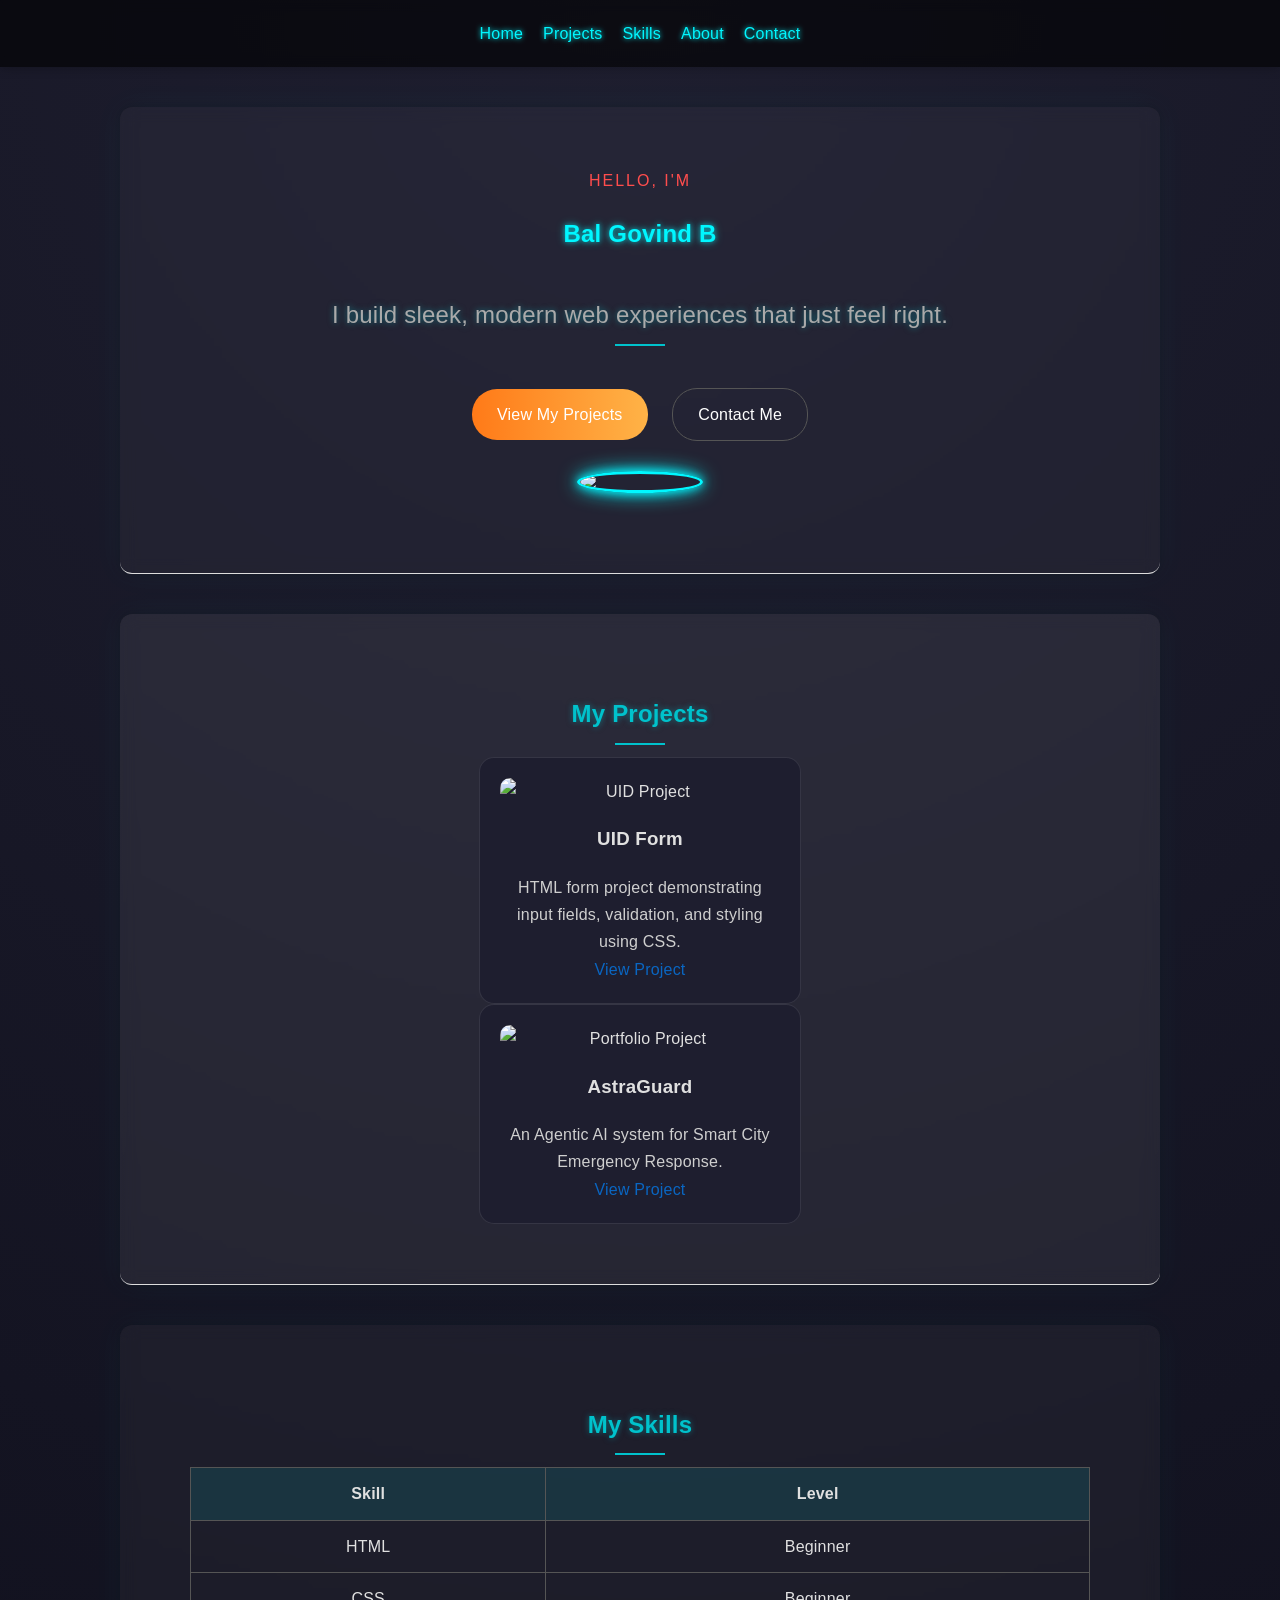
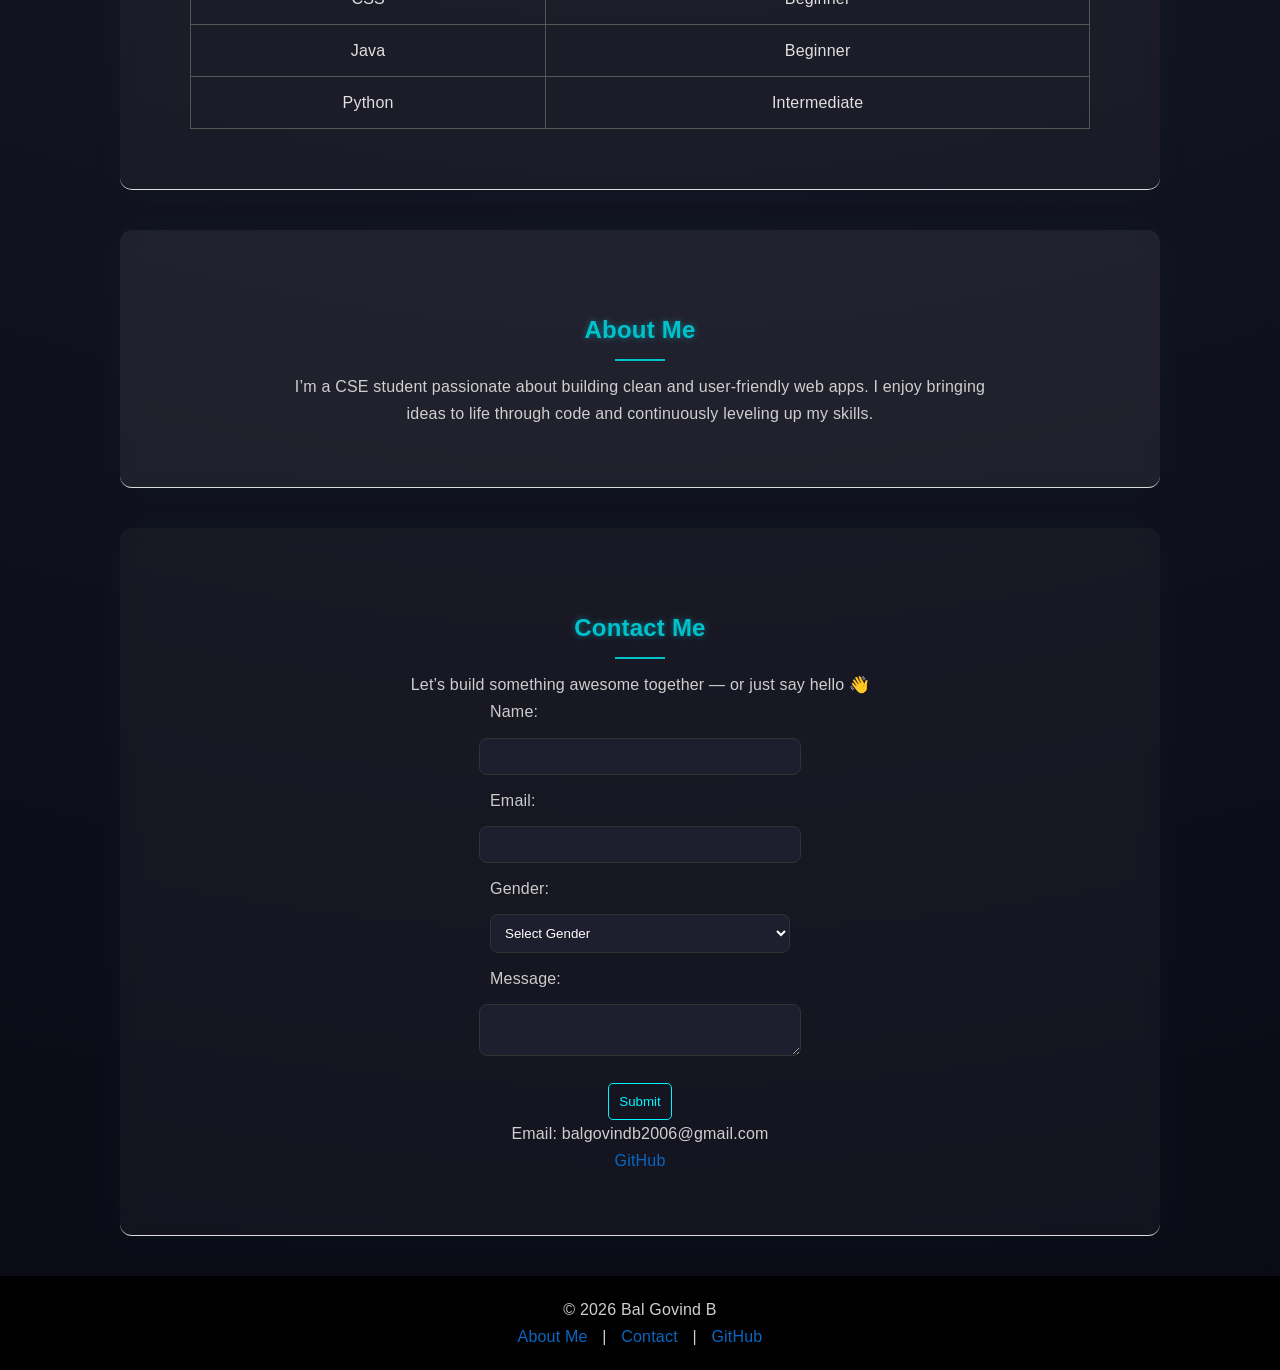
==== index.html @ 3902cf11 "Add files via upload" ====
<!DOCTYPE html>
<html lang="en">
<head>
  <title>Bal Govind Portfolio</title>

  <!-- Responsive -->
  <meta name="viewport" content="width=device-width, initial-scale=1.0">

  <!-- External CSS -->
  <link rel="stylesheet" href="style.css">
</head>

<body>

<!-- NAVBAR -->
<nav>
  <a href="#home">Home</a>
  <a href="#projects">Projects</a>
  <a href="#table">Skills</a>
  <a href="#about">About</a>
  <a href="#contact">Contact</a>
</nav>

<!-- HOME -->
<section id="home">
  <p class="intro">HELLO, I'M</p>
  <h1>Bal Govind B</h1>
  <h2 class="tagline">I build sleek, modern web experiences that just feel right.</h2>

  <div class="hero-buttons">
    <a href="#projects" class="btn primary">View My Projects</a>
    <a href="#contact" class="btn secondary">Contact Me</a>
  </div>

  <img src="Bal/DOCS/Bal-Blazer-Photo.jpg" class="profile">
</section>

<!-- PROJECTS -->
<section id="projects">
  <h2>My Projects</h2> 

  <div class="projects-container">
    <!-- cards here -->
  </div>

  <div class="card">
    <img src="download.jpg" alt="UID Project">
    <h3>UID Form</h3>
    <p>HTML form project demonstrating input fields, validation, and styling using CSS.</p>
    <a href="form.html" target="_blank">View Project</a>
  </div>

  <div class="card">
    <img src="S2/Skynet/triggered.jpeg" alt="Portfolio Project">
    <h3>AstraGuard</h3>
    <p>An Agentic AI system for Smart City Emergency Response.</p>
    <a href="https://github.com/BalGovindB/AstraGuard" target="_blank">View Project</a>
  </div>
</section>

<!-- SKILLS TABLE -->
<section id="table">
  <h2>My Skills</h2>

  <table>
    <thead>
      <tr>
        <th>Skill</th>
        <th>Level</th>
      </tr>
    </thead>

    <tbody>
      <tr>
        <td>HTML</td>
        <td>Beginner</td>
      </tr>
      <tr>
        <td>CSS</td>
        <td>Beginner</td>
      </tr>
      <tr>
        <td>Java</td>
        <td>Beginner</td>
      </tr>
      <tr>
        <td>Python</td>
        <td>Intermediate</td>
      </tr>
    </tbody>
  </table>
</section>

<!-- ABOUT -->
<section id="about">
  <h2>About Me</h2>
  <p>
    I’m a CSE student passionate about building clean and user-friendly web apps. 
    I enjoy bringing ideas to life through code and continuously leveling up my skills.
  </p>
</section>

<!-- CONTACT -->
<section id="contact">
  <h2>Contact Me</h2>
  <p>Let’s build something awesome together — or just say hello 👋</p>
  <form action="#">
    <label for="name">Name:</label>
    <input type="text" id="name" name="name" required>

    <label for="email">Email:</label>
    <input type="email" id="email" name="email" required>

    <label for="gender">Gender:</label>
    <select id="gender" name="gender" required>
      <option value="" disabled selected>Select Gender</option>
      <option value="male">Male</option>
      <option value="female">Female</option>
    </select>

    <label for="message">Message:</label>
    <textarea id="message" name="message"></textarea>

    <button type="submit">Submit</button>
  </form>

  <p>Email: balgovindb2006@gmail.com</p>
  <p>
    <a href="https://github.com/BalGovindB" target="_blank">
      GitHub
    </a>
  </p>
</section>

<!-- FOOTER -->
<footer>
  <p>© 2026 Bal Govind B</p>

  <p>
    <a href="#about">About Me</a> |
    <a href="#contact">Contact</a> |
    <a href="https://github.com/BalGovindB" target="_blank">GitHub</a>
  </p>
</footer>

</body>
</html>
---- style.css ----
html {
  scroll-behavior: smooth;
}
body {
  line-height: 1.7;
  letter-spacing: 0.2px;
  margin: 0;
  font-family: 'Segoe UI', sans-serif;
  background: radial-gradient(circle at top, #1e1e2f, #0a0a15);
  color: white;
}

a {
  transition: color 0.3s ease;
  color: #0a66c2;
  text-decoration: none;
  font-weight: 500;
}

a:hover {
  color: #00c2cc;
  text-decoration: none;
}

h1 {
  color: #00f7ff;
  text-shadow: 
    0 0 5px rgba(0, 247, 255, 0.6),
    0 0 10px rgba(0, 247, 255, 0.4);
}

h2 {
  color: #00c2cc;
  text-shadow: 0 0 6px rgba(0,194,204,0.5);
  margin-bottom: 12px;
  text-align: center;
  position: relative;
}

h2::before {
  content: none;
}

h2::after {
  content: "";
  width: 50px;
  height: 2px;
  background: #00c2cc;
  display: block;
  margin: 8px auto 0;
}

/* NAVBAR */
nav {
  position: sticky;
  top: 0;
  background: rgba(0,0,0,0.6);
  backdrop-filter: blur(6px);
  padding: 15px;
  text-align: center;
  box-shadow: 0 2px 10px rgba(0,0,0,0.2);
  display: flex;
  justify-content: center;
  flex-wrap: wrap;
  z-index: 1000;
}

nav a {
  position: relative;
  margin: 5px 10px;
  color: #00f7ff;
  text-shadow: 0 0 5px #00f7ff;
  text-decoration: none;
}

#projects {
  display: flex;
  justify-content: center;
  flex-direction: column;
  align-items: center;
  flex-wrap: wrap;
}

nav a::after {
  content: "";
  width: 0;
  height: 2px;
  background: #0a66c2;
  position: absolute;
  left: 0;
  bottom: -5px;
  transition: 0.3s;
}

nav a:hover::after {
  width: 100%;
}
/* SECTIONS */

section:nth-child(even) {
  background: rgba(255,255,255,0.04);
}

section:nth-child(odd) {
  background: rgba(255,255,255,0.07);
}

:root {
  --space-1: 8px;
  --space-2: 12px;
  --space-3: 16px;
  --space-4: 24px;
  --space-5: 40px;
}

section {
  padding: 60px 20px;
  text-align: center;
  max-width: 1000px;
  margin: 40px auto;
  margin-bottom: 40px;
  border-bottom: 1px solid #ddd;
  color: #e0e0e0;
  background: rgba(255, 255, 255, 0.05);
  border-radius: 12px;
  backdrop-filter: blur(8px);
  animation: fadeIn 1s ease;
  box-shadow: 
    0 0 10px rgba(0,0,0,0.2),
    0 0 30px rgba(0,247,255,0.05);
}
/* HOME */
#home {
  animation: fadeIn 1s ease-in;
  display: flex;
  flex-direction: column;
  align-items: center;
  text-align: center;
}

.profile {
  width: 120px;
  transition: 0.3s;
  border-radius: 50%;
  border: 3px solid #00f7ff;
  margin-top: 15px;
  box-shadow: 
    0 0 10px #00f7ff,
    0 0 20px #00f7ff;
  display: block;
  margin: 20px auto;
}

.profile:hover {
  transform: scale(1.05);
  transition: 0.3s;
}

/* PROJECT CARDS */
.card {
  background: #1e1e2f;
  border-radius: 15px;
  padding: 20px;
  width: 280px;
  transition: 0.3s;
  border: 1px solid rgba(255,255,255,0.1);
}

.card:hover {
  transform: translateY(-10px);
  box-shadow: 0 0 25px rgba(255, 120, 0, 0.4);
}

.card img {
  width: 100%;
  border-radius: 10px;
  margin-bottom: 10px;
}

/* TABLE */
table {
  margin: auto;
  border-collapse: collapse;
  width: 90%;
}

table, th, td {
  border: 1px solid #555;
  color: #e0e0e0;
}

th {
  background: rgba(0,247,255,0.1);
}

td, th {
  padding: 12px;
}

tr:hover {
  background: rgba(255,255,255,0.05);
}

/* FORM CONTAINER */
form {
  display: flex;
  flex-direction: column;
  align-items: center;
  gap: 12px;
}

/* LABELS */
label {
  width: 300px;
  text-align: left;
  color: #ccc;
}

/* INPUTS + TEXTAREA + SELECT */
form input,
form textarea,
form select {
  width: 300px;
  padding: 10px;

  background: #1e1e2f;
  color: white;

  border: 1px solid #333;
  border-radius: 8px;

  outline: none;
}



/* FOCUS GLOW */
form input:focus,
form textarea:focus,
form select:focus {
  border-color: #00f7ff;
  box-shadow: 0 0 8px #00f7ff;
}

button {
  background: transparent;
  color: #00f7ff;
  border-radius: 5px;
  padding: 10px;
  border: 1px solid #00f7ff;
  cursor: pointer;
  transition: all 0.3s ease;
  position: relative;
  overflow: hidden;
  margin-top: 15px;
}

button:active {
  transform: scale(0.95);
}

button:hover {
  background: #00f7ff;
  color: black;
  box-shadow: 
    0 0 10px #00f7ff,
    0 0 20px #00f7ff;
  transition: all 0.3s ease;
}

/* ANIMATION */
@keyframes fadeIn {
  from {opacity: 0; transform: translateY(20px);}
  to {opacity: 1; transform: translateY(0);}
}

/* RESPONSIVE */
@media (max-width: 600px) {

  /* Sections spacing */
  section {
    padding: 30px 10px;
  }
  
  p {
    font-size: 14px;
  }

  /* Headings smaller */
  h1 {
    font-size: 22px;
  }

  h2 {
    font-size: 20px;
  }

  /* Cards full width */
  .card {
    width: 90%;
    margin: 10px auto;
  }

  /* Form width */
  form {
    width: 90%;
  }

  /* Table width */
  table {
    width: 95%;
  }

  /* Profile image smaller */
  .profile {
    width: 100px;
  }

}

.typing {
  overflow: hidden;
  white-space: nowrap;
  border-right: 2px solid #0a66c2;
  width: 0;
  margin: auto;
  animation: typing 3s steps(30, end) forwards, blink 0.7s infinite;
}

@keyframes typing {
  to { width: 260px; }
}

@keyframes blink {
  50% { border-color: transparent; }
}

footer {
  background: black;
  color: white;
  text-align: center;
  padding: 20px;
}

footer a {
  color: #0a66c2;
  text-decoration: none;
  margin: 0 10px;
}

footer a:hover {
  text-decoration: underline;
}

img {
  max-width: 100%;
  display: block;
  max-width: 100%;
}

p {
  color: #cfcfcf;
  max-width: 700px;
  margin: auto;
}

.projects-container {
  display: flex;
  justify-content: center;
  flex-wrap: wrap;
  gap: 30px;
}

* {
  transition: all 0.2s ease-in-out;
}

.intro {
  color: #ff4d4d;
  letter-spacing: 2px;
}

.tagline {
  color: #aaa;
  font-weight: 400;
}

.hero-buttons {
  margin-top: 20px;
}

.btn {
  padding: 12px 25px;
  border-radius: 25px;
  text-decoration: none;
  margin: 10px;
  display: inline-block;
}

.primary {
  background: linear-gradient(90deg, #ff7a18, #ffb347);
  color: white;
}

.secondary {
  border: 1px solid #555;
  color: white;
}

#stats {
  display: flex;
  justify-content: center;
  gap: 40px;
  margin-top: 40px;
}

.stat {
  font-size: 28px;
  color: #ffb347;
}

.stat span {
  display: block;
  font-size: 14px;
  color: #aaa;
}

select {
  width: 100%;
  padding: 10px;
  background: #1e1e2f;
  color: white;
  border: 1px solid #333;
  border-radius: 8px;
}
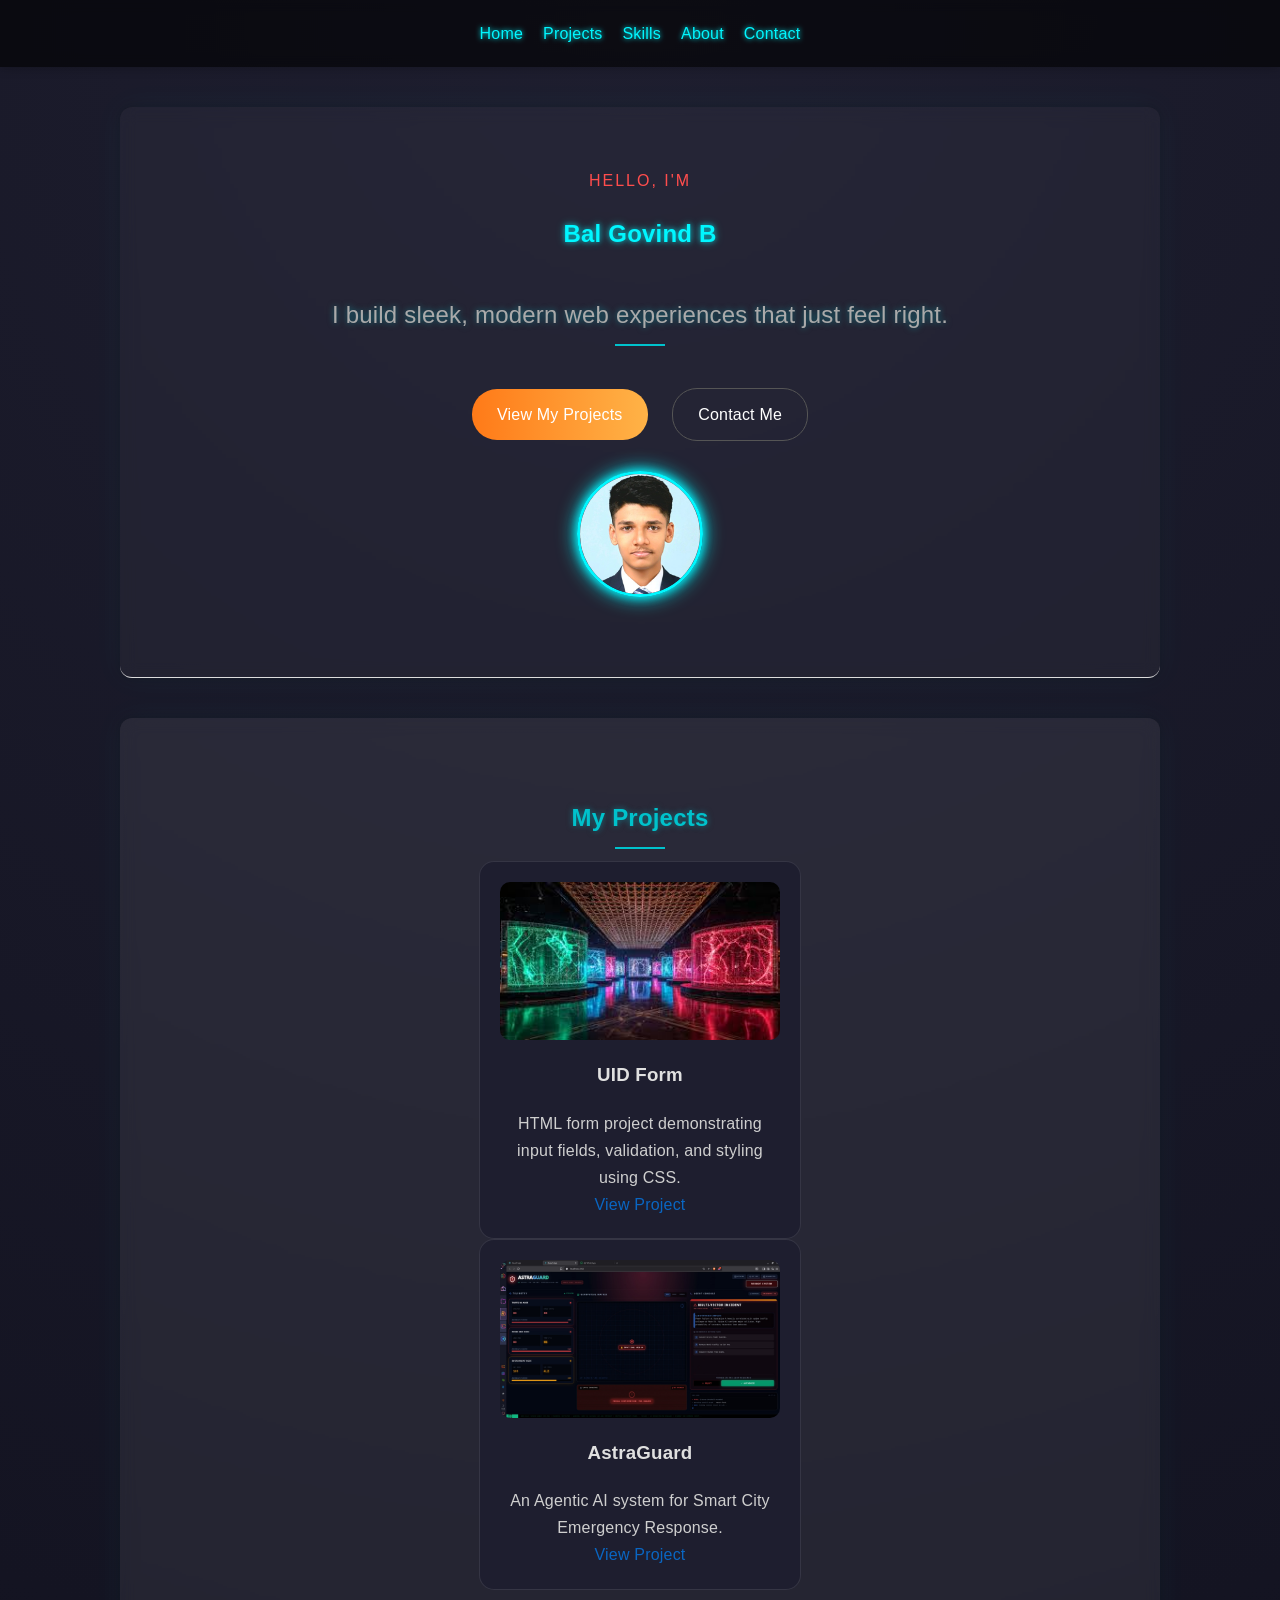
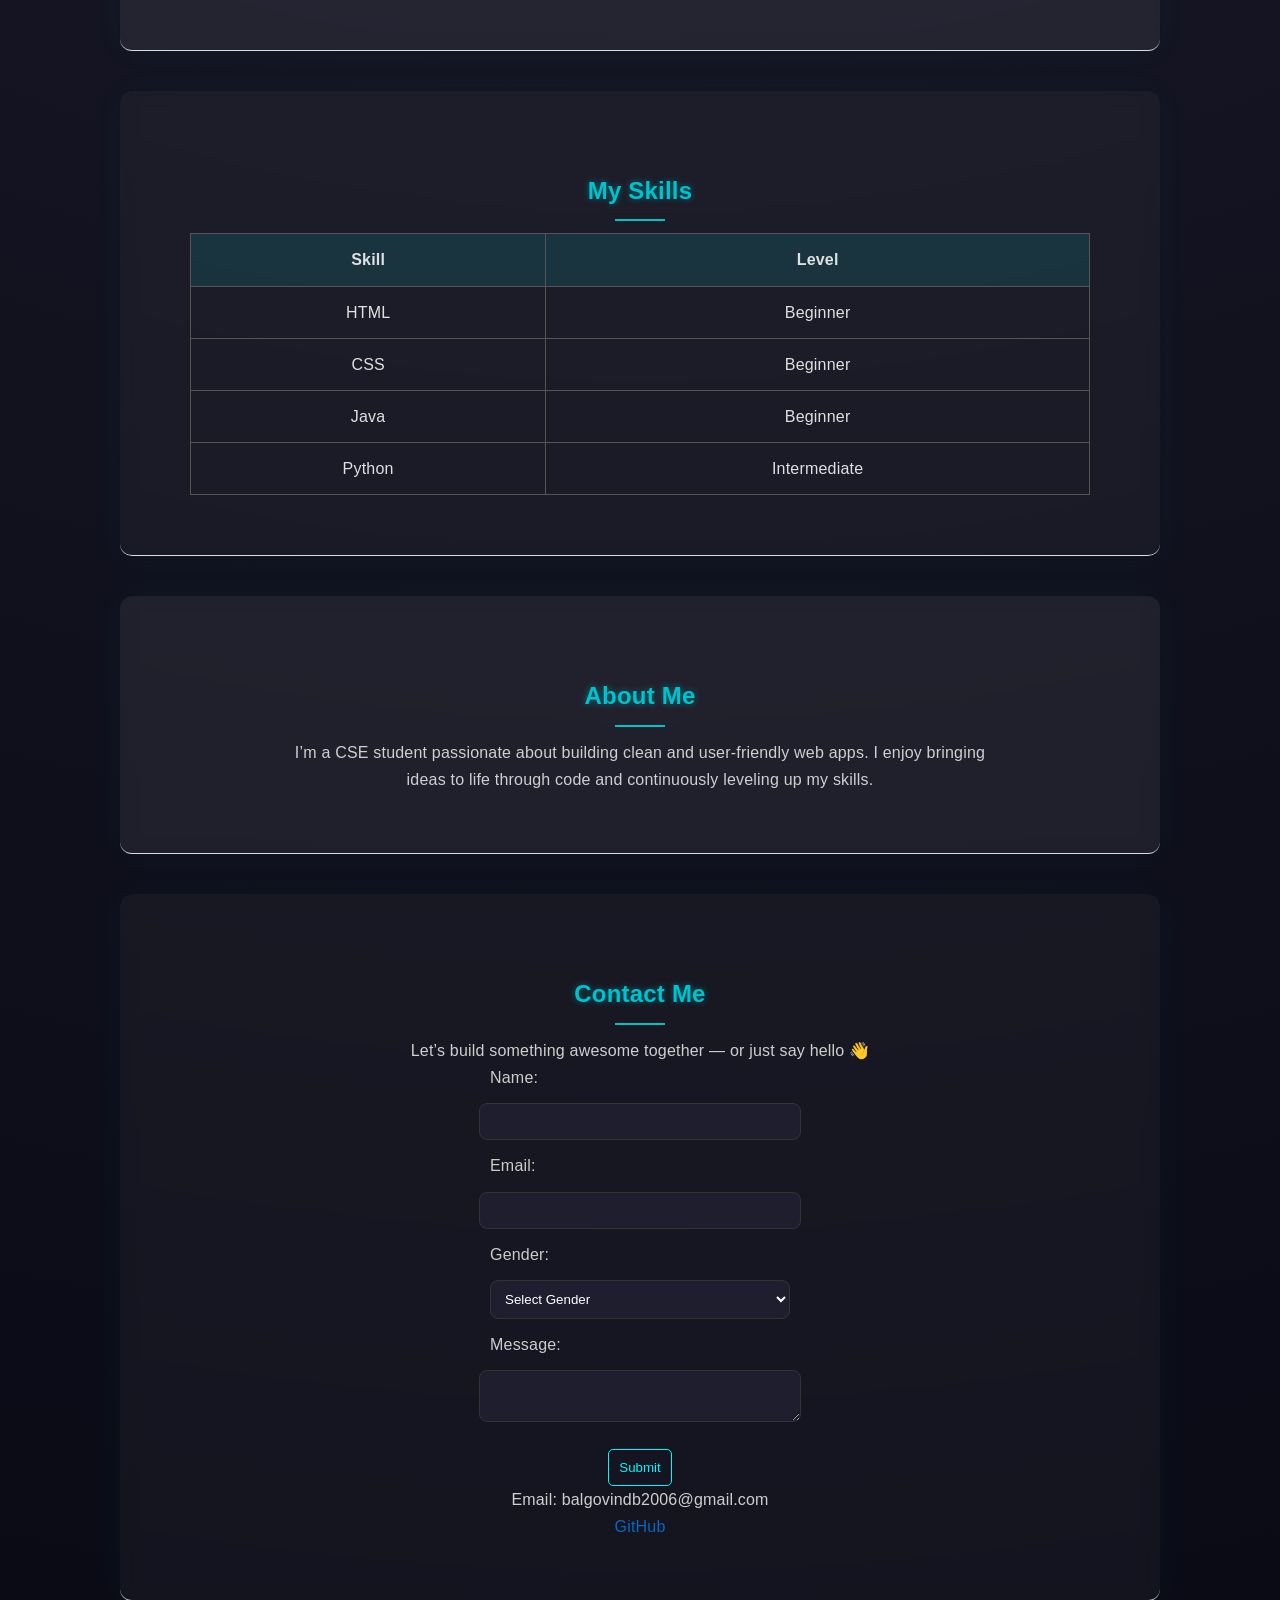
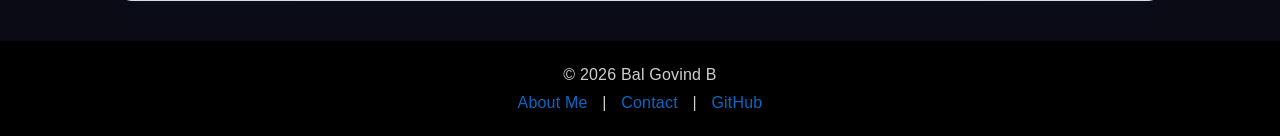
==== commit 210566a2: "Update index.html" ====
--- a/index.html
+++ b/index.html
@@ -32,7 +32,7 @@
     <a href="#contact" class="btn secondary">Contact Me</a>
   </div>
 
-  <img src="Bal/DOCS/Bal-Blazer-Photo.jpg" class="profile">
+  <img src="images/Bal-Blazer-Photo.jpg"" class="profile">
 </section>
 
 <!-- PROJECTS -->
@@ -44,14 +44,14 @@
   </div>
 
   <div class="card">
-    <img src="download.jpg" alt="UID Project">
+    <img src="images/Matrix.jpg" alt="UID Project">
     <h3>UID Form</h3>
     <p>HTML form project demonstrating input fields, validation, and styling using CSS.</p>
     <a href="form.html" target="_blank">View Project</a>
   </div>
 
   <div class="card">
-    <img src="S2/Skynet/triggered.jpeg" alt="Portfolio Project">
+    <img src="images/Triggered.jpeg" alt="Portfolio Project">
     <h3>AstraGuard</h3>
     <p>An Agentic AI system for Smart City Emergency Response.</p>
     <a href="https://github.com/BalGovindB/AstraGuard" target="_blank">View Project</a>
@@ -144,4 +144,4 @@
 </footer>
 
 </body>
-</html>+</html>
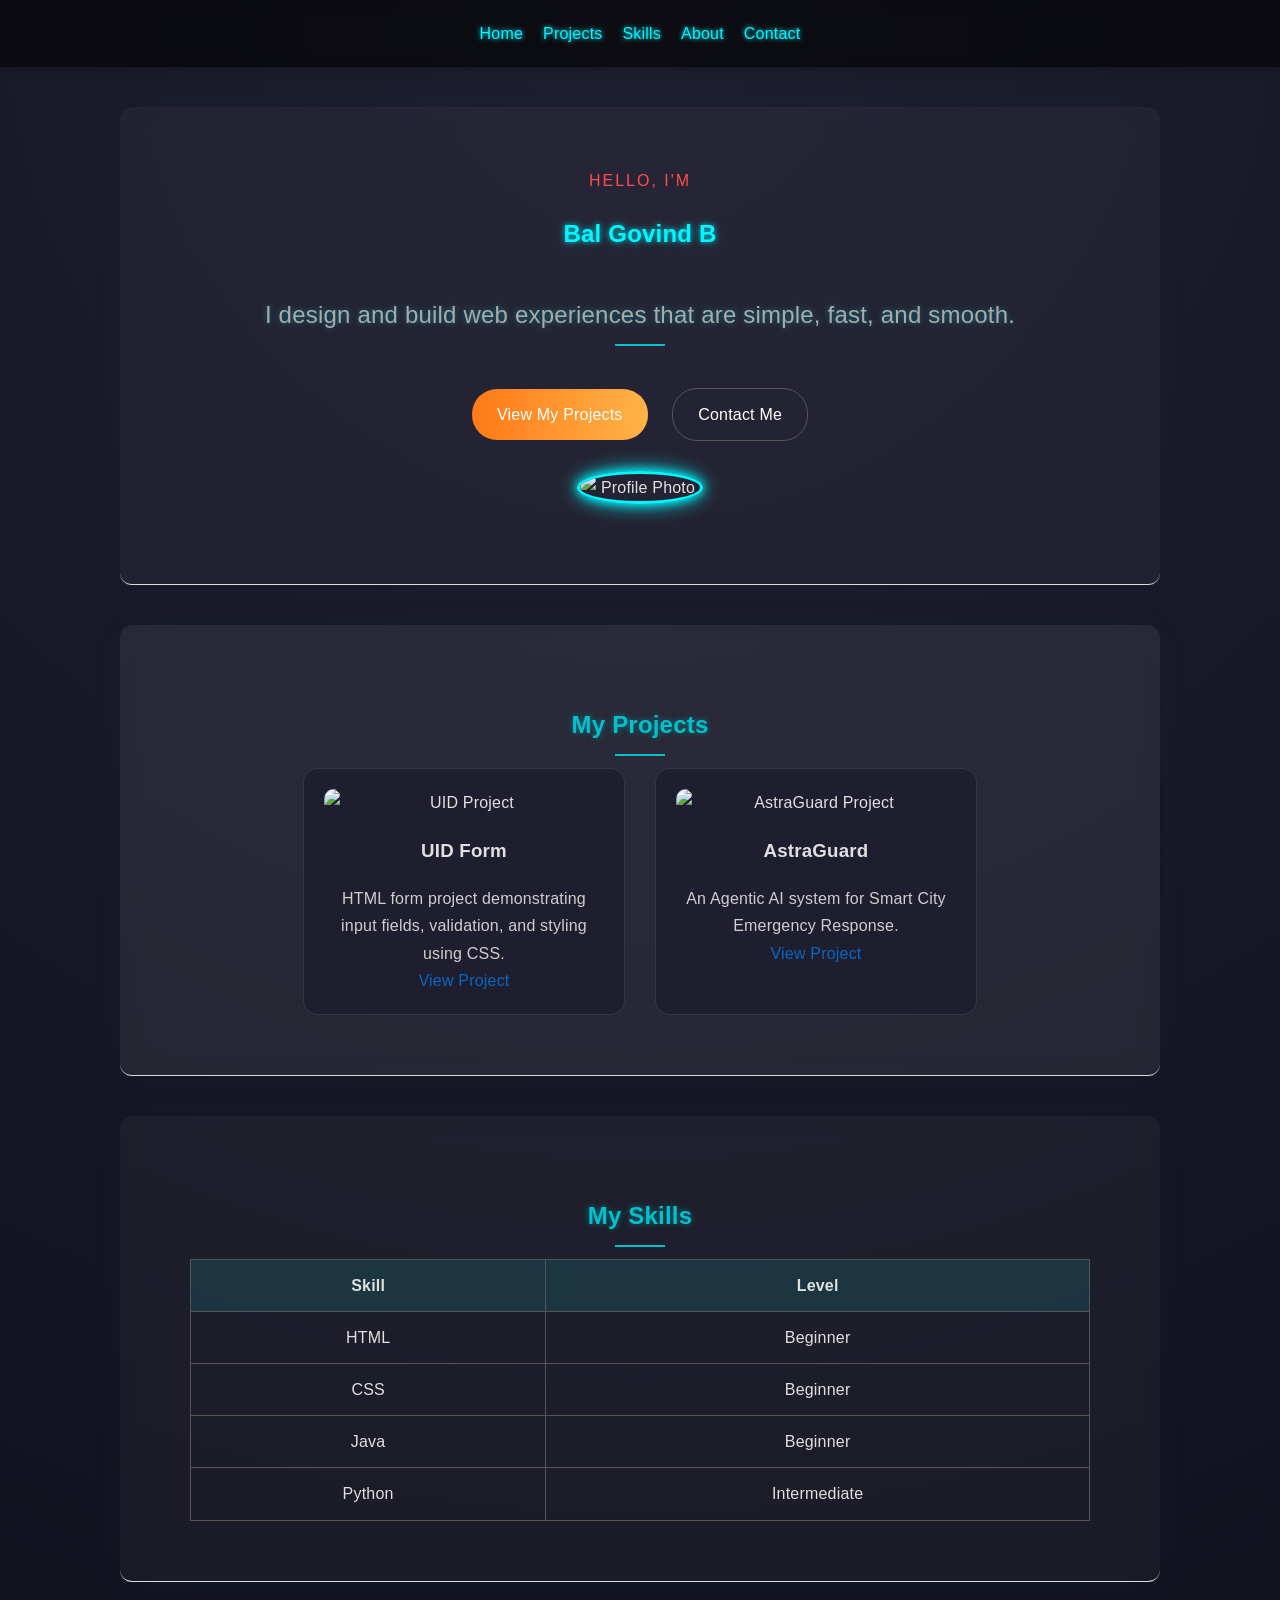
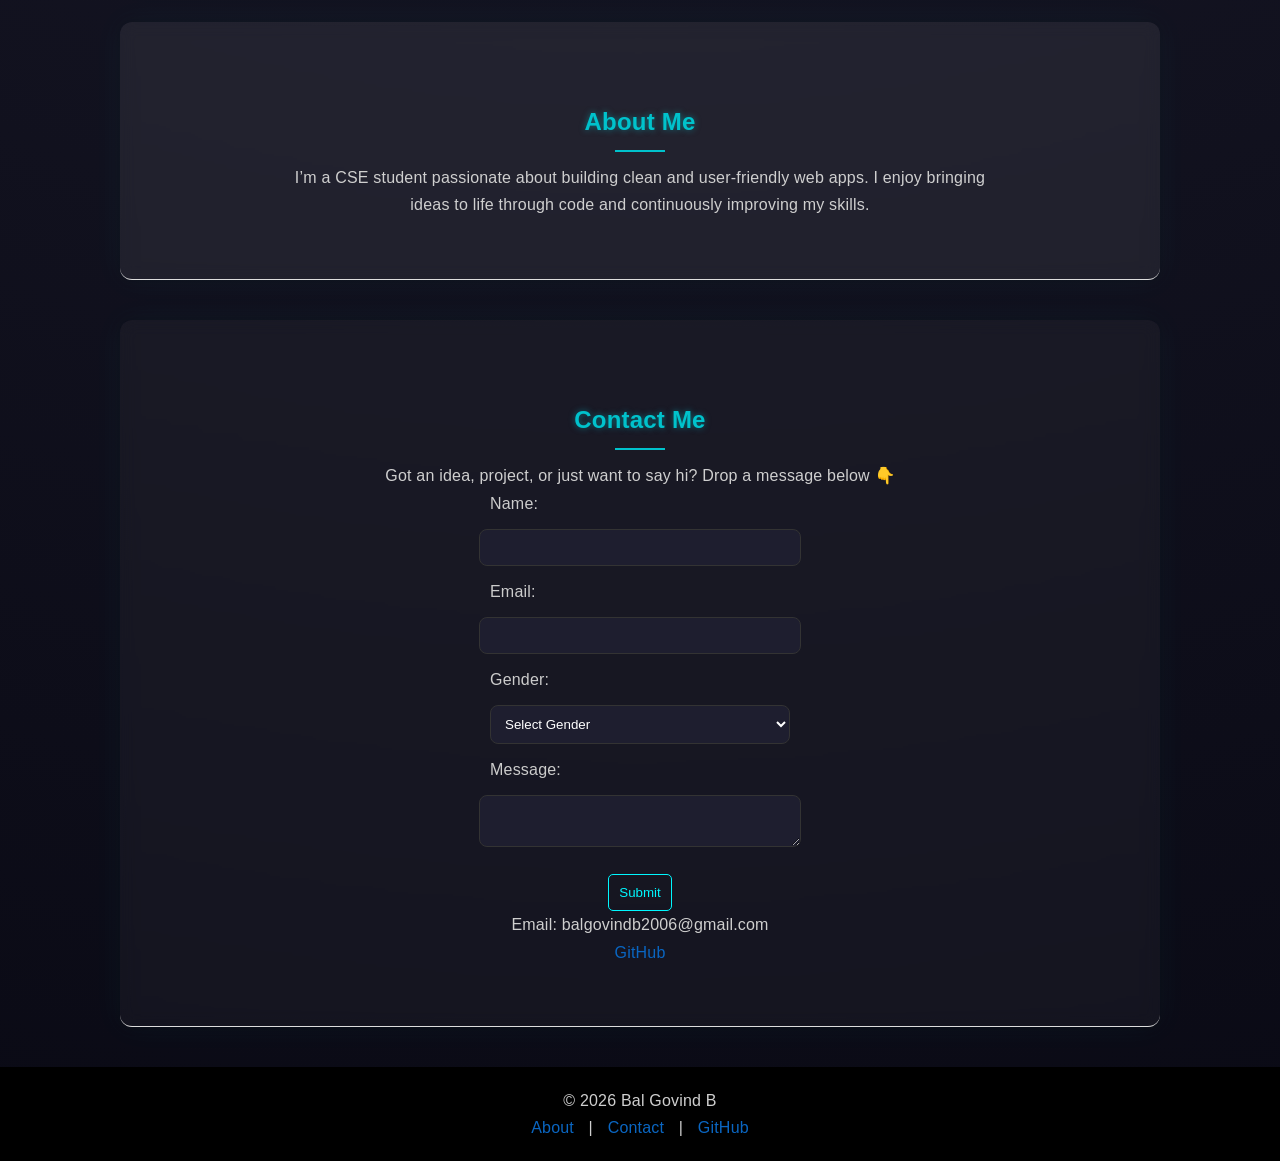
==== commit bca709ba: "Update index.html" ====
--- a/index.html
+++ b/index.html
@@ -1,6 +1,7 @@
 <!DOCTYPE html>
 <html lang="en">
 <head>
+  <meta charset="UTF-8">
   <title>Bal Govind Portfolio</title>
 
   <!-- Responsive -->
@@ -12,7 +13,7 @@
 
 <body>
 
-<!-- NAVBAR -->
+<!-- ================= NAVBAR ================= -->
 <nav>
   <a href="#home">Home</a>
   <a href="#projects">Projects</a>
@@ -21,44 +22,44 @@
   <a href="#contact">Contact</a>
 </nav>
 
-<!-- HOME -->
+<!-- ================= HOME ================= -->
 <section id="home">
   <p class="intro">HELLO, I'M</p>
   <h1>Bal Govind B</h1>
-  <h2 class="tagline">I build sleek, modern web experiences that just feel right.</h2>
+  <h2 class="tagline">I design and build web experiences that are simple, fast, and smooth.</h2>
 
   <div class="hero-buttons">
     <a href="#projects" class="btn primary">View My Projects</a>
     <a href="#contact" class="btn secondary">Contact Me</a>
   </div>
 
-  <img src="images/Bal-Blazer-Photo.jpg"" class="profile">
+  <img src="Bal/DOCS/Bal-Blazer-Photo.jpg" class="profile" alt="Profile Photo">
 </section>
 
-<!-- PROJECTS -->
+<!-- ================= PROJECTS ================= -->
 <section id="projects">
-  <h2>My Projects</h2> 
+  <h2>My Projects</h2>
 
   <div class="projects-container">
-    <!-- cards here -->
-  </div>
 
-  <div class="card">
-    <img src="images/Matrix.jpg" alt="UID Project">
-    <h3>UID Form</h3>
-    <p>HTML form project demonstrating input fields, validation, and styling using CSS.</p>
-    <a href="form.html" target="_blank">View Project</a>
-  </div>
+    <div class="card">
+      <img src="Matrix.jpg" alt="UID Project">
+      <h3>UID Form</h3>
+      <p>HTML form project demonstrating input fields, validation, and styling using CSS.</p>
+      <a href="form.html" target="_blank">View Project</a>
+    </div>
 
-  <div class="card">
-    <img src="images/Triggered.jpeg" alt="Portfolio Project">
-    <h3>AstraGuard</h3>
-    <p>An Agentic AI system for Smart City Emergency Response.</p>
-    <a href="https://github.com/BalGovindB/AstraGuard" target="_blank">View Project</a>
+    <div class="card">
+      <img src="S2/Skynet/Triggered.jpeg" alt="AstraGuard Project">
+      <h3>AstraGuard</h3>
+      <p>An Agentic AI system for Smart City Emergency Response.</p>
+      <a href="https://github.com/BalGovindB/AstraGuard" target="_blank">View Project</a>
+    </div>
+
   </div>
 </section>
 
-<!-- SKILLS TABLE -->
+<!-- ================= SKILLS ================= -->
 <section id="table">
   <h2>My Skills</h2>
 
@@ -69,75 +70,58 @@
         <th>Level</th>
       </tr>
     </thead>
-
     <tbody>
-      <tr>
-        <td>HTML</td>
-        <td>Beginner</td>
-      </tr>
-      <tr>
-        <td>CSS</td>
-        <td>Beginner</td>
-      </tr>
-      <tr>
-        <td>Java</td>
-        <td>Beginner</td>
-      </tr>
-      <tr>
-        <td>Python</td>
-        <td>Intermediate</td>
-      </tr>
+      <tr><td>HTML</td><td>Beginner</td></tr>
+      <tr><td>CSS</td><td>Beginner</td></tr>
+      <tr><td>Java</td><td>Beginner</td></tr>
+      <tr><td>Python</td><td>Intermediate</td></tr>
     </tbody>
   </table>
 </section>
 
-<!-- ABOUT -->
+<!-- ================= ABOUT ================= -->
 <section id="about">
   <h2>About Me</h2>
   <p>
     I’m a CSE student passionate about building clean and user-friendly web apps. 
-    I enjoy bringing ideas to life through code and continuously leveling up my skills.
+    I enjoy bringing ideas to life through code and continuously improving my skills.
   </p>
 </section>
 
-<!-- CONTACT -->
+<!-- ================= CONTACT ================= -->
 <section id="contact">
   <h2>Contact Me</h2>
-  <p>Let’s build something awesome together — or just say hello 👋</p>
-  <form action="#">
-    <label for="name">Name:</label>
-    <input type="text" id="name" name="name" required>
+  <p>Got an idea, project, or just want to say hi? Drop a message below 👇</p>
 
-    <label for="email">Email:</label>
-    <input type="email" id="email" name="email" required>
+  <form>
+    <label>Name:</label>
+    <input type="text" required>
 
-    <label for="gender">Gender:</label>
-    <select id="gender" name="gender" required>
+    <label>Email:</label>
+    <input type="email" required>
+
+    <label>Gender:</label>
+    <select required>
       <option value="" disabled selected>Select Gender</option>
-      <option value="male">Male</option>
-      <option value="female">Female</option>
+      <option>Male</option>
+      <option>Female</option>
     </select>
 
-    <label for="message">Message:</label>
-    <textarea id="message" name="message"></textarea>
+    <label>Message:</label>
+    <textarea></textarea>
 
     <button type="submit">Submit</button>
   </form>
 
   <p>Email: balgovindb2006@gmail.com</p>
-  <p>
-    <a href="https://github.com/BalGovindB" target="_blank">
-      GitHub
-    </a>
-  </p>
+  <a href="https://github.com/BalGovindB" target="_blank">GitHub</a>
 </section>
 
-<!-- FOOTER -->
+<!-- ================= FOOTER ================= -->
 <footer>
   <p>© 2026 Bal Govind B</p>
-
   <p>
-    <a href="#about">About Me</a> |
+    <a href="#about">About</a> |
     <a href="#contact">Contact</a> |
     <a href="https://github.com/BalGovindB" target="_blank">GitHub</a>
   </p>
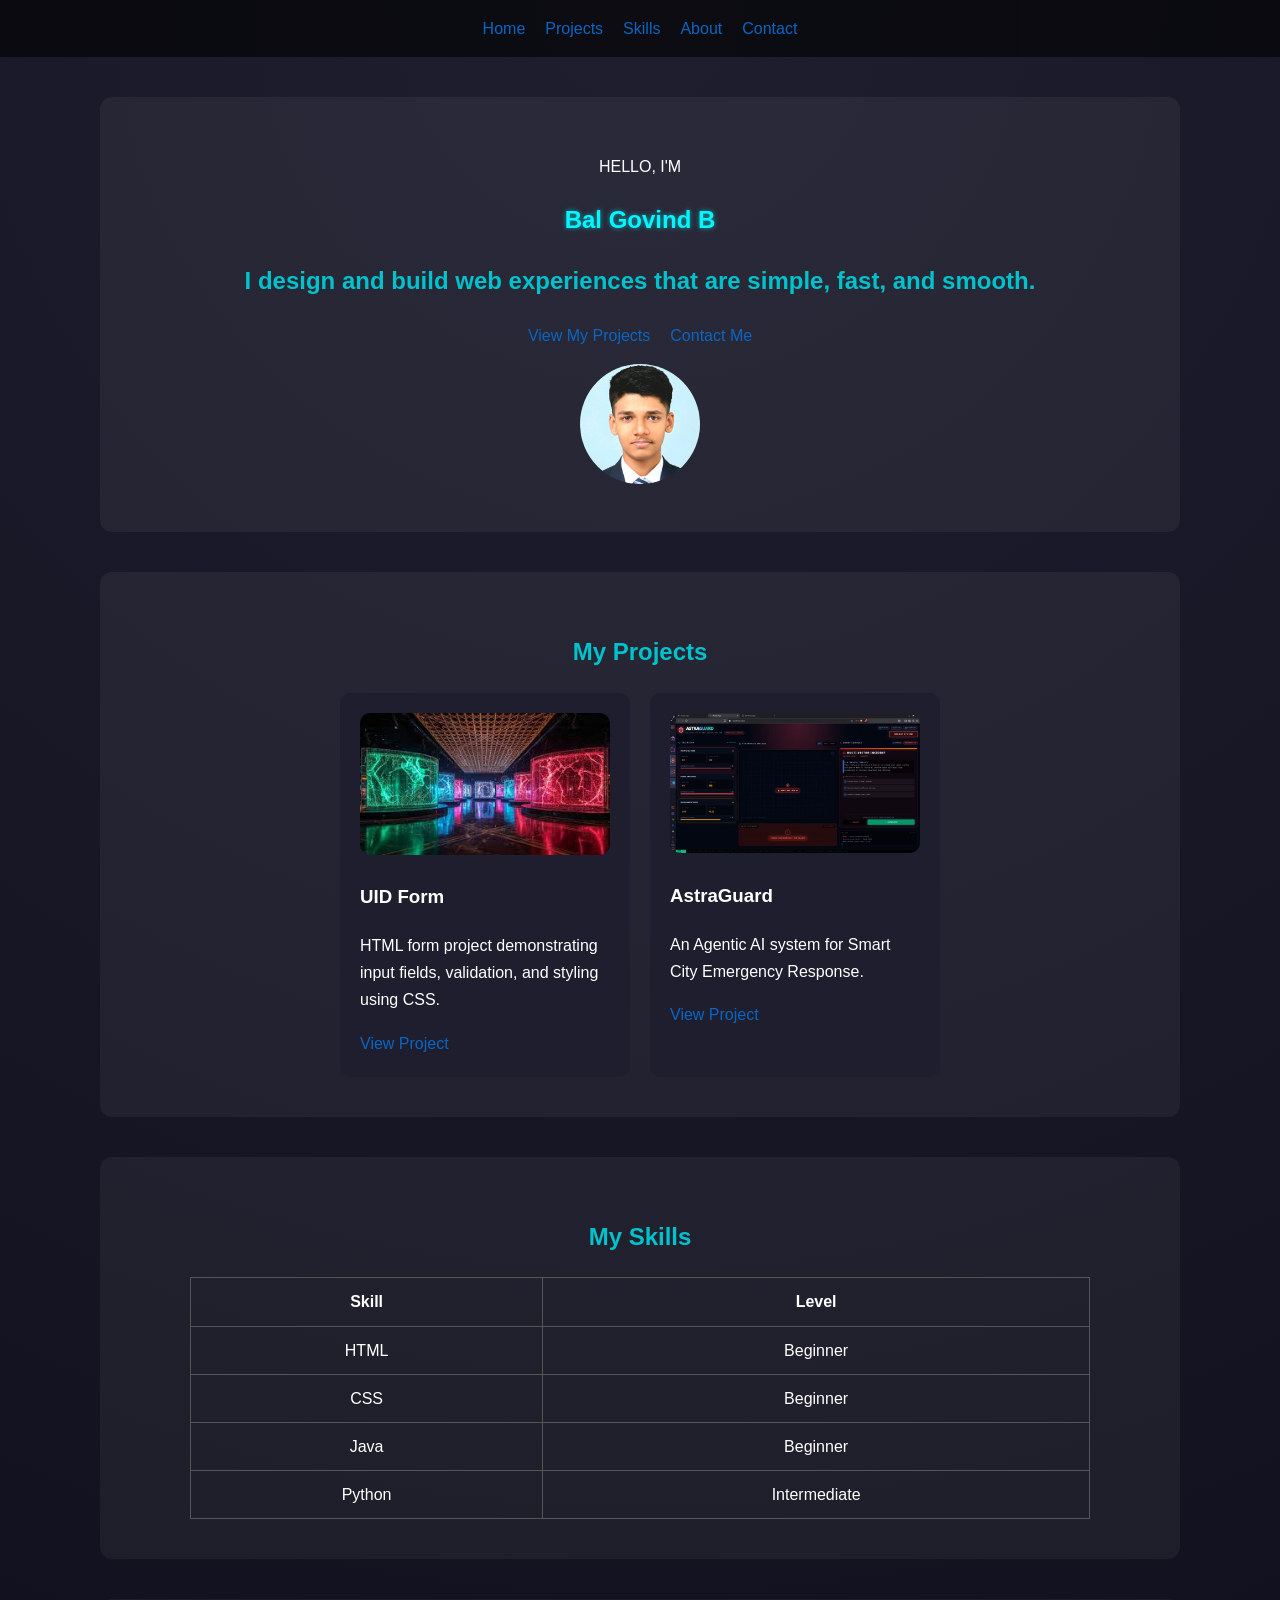
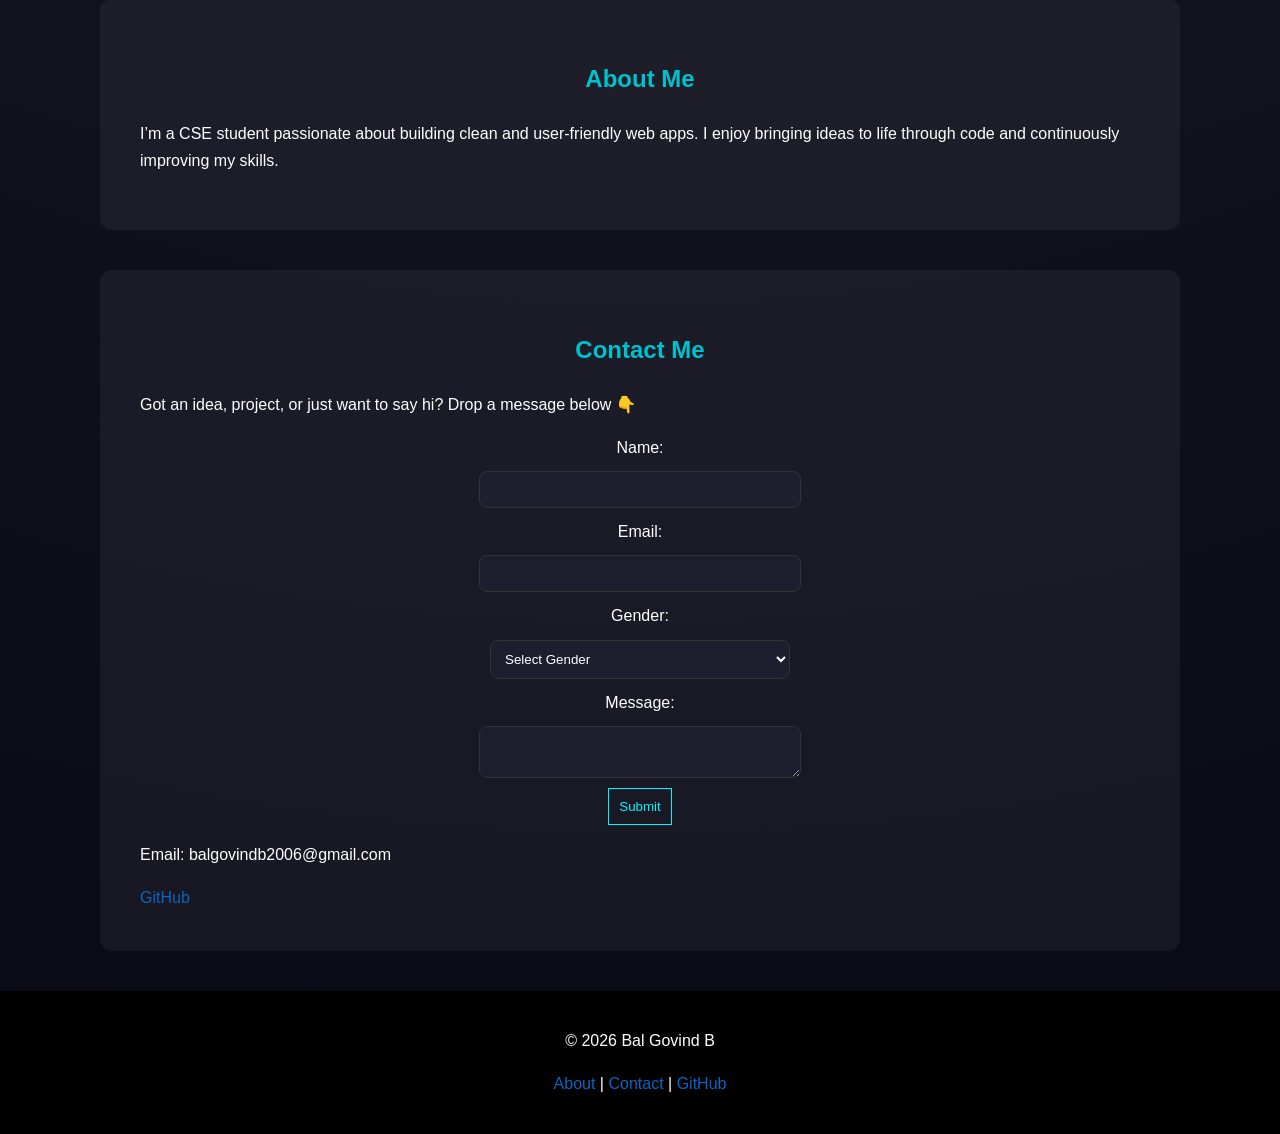
==== commit d2fa6d3e: "Update index.html" ====
--- a/index.html
+++ b/index.html
@@ -33,7 +33,7 @@
     <a href="#contact" class="btn secondary">Contact Me</a>
   </div>
 
-  <img src="Bal/DOCS/Bal-Blazer-Photo.jpg" class="profile" alt="Profile Photo">
+  <img src="images/Bal-Blazer-Photo.jpg" class="profile" alt="Profile Photo">
 </section>
 
 <!-- ================= PROJECTS ================= -->
@@ -43,14 +43,14 @@
   <div class="projects-container">
 
     <div class="card">
-      <img src="Matrix.jpg" alt="UID Project">
+      <img src="images/Matrix.jpg" alt="UID Project">
       <h3>UID Form</h3>
       <p>HTML form project demonstrating input fields, validation, and styling using CSS.</p>
       <a href="form.html" target="_blank">View Project</a>
     </div>
 
     <div class="card">
-      <img src="S2/Skynet/Triggered.jpeg" alt="AstraGuard Project">
+      <img src="images/Triggered.jpeg" alt="AstraGuard Project">
       <h3>AstraGuard</h3>
       <p>An Agentic AI system for Smart City Emergency Response.</p>
       <a href="https://github.com/BalGovindB/AstraGuard" target="_blank">View Project</a>
--- a/style.css
+++ b/style.css
@@ -1,435 +1,145 @@
-html {
-  scroll-behavior: smooth;
-}
+/* ===== BASE ===== */
+html { scroll-behavior: smooth; }
+
 body {
-  line-height: 1.7;
-  letter-spacing: 0.2px;
   margin: 0;
   font-family: 'Segoe UI', sans-serif;
   background: radial-gradient(circle at top, #1e1e2f, #0a0a15);
   color: white;
+  line-height: 1.7;
 }
 
 a {
-  transition: color 0.3s ease;
   color: #0a66c2;
-  text-decoration: none;
-  font-weight: 500;
-}
-
-a:hover {
-  color: #00c2cc;
   text-decoration: none;
 }
 
+a:hover { color: #00c2cc; }
+
+/* ===== HEADINGS ===== */
 h1 {
   color: #00f7ff;
-  text-shadow: 
-    0 0 5px rgba(0, 247, 255, 0.6),
-    0 0 10px rgba(0, 247, 255, 0.4);
+  text-shadow: 0 0 5px rgba(0,247,255,0.6);
 }
 
 h2 {
   color: #00c2cc;
-  text-shadow: 0 0 6px rgba(0,194,204,0.5);
-  margin-bottom: 12px;
   text-align: center;
-  position: relative;
 }
 
-h2::before {
-  content: none;
-}
-
-h2::after {
-  content: "";
-  width: 50px;
-  height: 2px;
-  background: #00c2cc;
-  display: block;
-  margin: 8px auto 0;
-}
-
-/* NAVBAR */
+/* ===== NAVBAR ===== */
 nav {
   position: sticky;
   top: 0;
   background: rgba(0,0,0,0.6);
-  backdrop-filter: blur(6px);
   padding: 15px;
-  text-align: center;
-  box-shadow: 0 2px 10px rgba(0,0,0,0.2);
   display: flex;
   justify-content: center;
-  flex-wrap: wrap;
-  z-index: 1000;
 }
 
-nav a {
-  position: relative;
-  margin: 5px 10px;
-  color: #00f7ff;
-  text-shadow: 0 0 5px #00f7ff;
-  text-decoration: none;
+nav a { margin: 0 10px; }
+
+/* ===== SECTIONS ===== */
+section {
+  max-width: 1000px;
+  margin: 40px auto;
+  padding: 40px;
+  background: rgba(255,255,255,0.05);
+  border-radius: 12px;
 }
 
-#projects {
-  display: flex;
-  justify-content: center;
-  flex-direction: column;
-  align-items: center;
-  flex-wrap: wrap;
-}
-
-nav a::after {
-  content: "";
-  width: 0;
-  height: 2px;
-  background: #0a66c2;
-  position: absolute;
-  left: 0;
-  bottom: -5px;
-  transition: 0.3s;
-}
-
-nav a:hover::after {
-  width: 100%;
-}
-/* SECTIONS */
-
-section:nth-child(even) {
-  background: rgba(255,255,255,0.04);
-}
-
-section:nth-child(odd) {
-  background: rgba(255,255,255,0.07);
-}
-
-:root {
-  --space-1: 8px;
-  --space-2: 12px;
-  --space-3: 16px;
-  --space-4: 24px;
-  --space-5: 40px;
-}
-
-section {
-  padding: 60px 20px;
-  text-align: center;
-  max-width: 1000px;
-  margin: 40px auto;
-  margin-bottom: 40px;
-  border-bottom: 1px solid #ddd;
-  color: #e0e0e0;
-  background: rgba(255, 255, 255, 0.05);
-  border-radius: 12px;
-  backdrop-filter: blur(8px);
-  animation: fadeIn 1s ease;
-  box-shadow: 
-    0 0 10px rgba(0,0,0,0.2),
-    0 0 30px rgba(0,247,255,0.05);
-}
-/* HOME */
+/* ===== HOME ===== */
 #home {
-  animation: fadeIn 1s ease-in;
-  display: flex;
-  flex-direction: column;
-  align-items: center;
   text-align: center;
 }
 
 .profile {
   width: 120px;
-  transition: 0.3s;
   border-radius: 50%;
-  border: 3px solid #00f7ff;
   margin-top: 15px;
-  box-shadow: 
-    0 0 10px #00f7ff,
-    0 0 20px #00f7ff;
-  display: block;
-  margin: 20px auto;
 }
 
-.profile:hover {
-  transform: scale(1.05);
+/* ===== PROJECTS ===== */
+.projects-container {
+  display: flex;
+  justify-content: center;
+  flex-wrap: wrap;
+  gap: 20px;
+}
+
+.card {
+  background: #1e1e2f;
+  padding: 20px;
+  width: 250px;
+  border-radius: 10px;
   transition: 0.3s;
 }
 
-/* PROJECT CARDS */
-.card {
-  background: #1e1e2f;
-  border-radius: 15px;
-  padding: 20px;
-  width: 280px;
-  transition: 0.3s;
-  border: 1px solid rgba(255,255,255,0.1);
-}
-
 .card:hover {
-  transform: translateY(-10px);
-  box-shadow: 0 0 25px rgba(255, 120, 0, 0.4);
+  transform: translateY(-8px);
 }
 
 .card img {
   width: 100%;
   border-radius: 10px;
-  margin-bottom: 10px;
 }
 
-/* TABLE */
+/* ===== TABLE ===== */
 table {
+  width: 90%;
   margin: auto;
   border-collapse: collapse;
-  width: 90%;
 }
 
-table, th, td {
+th, td {
   border: 1px solid #555;
-  color: #e0e0e0;
+  padding: 10px;
+  text-align: center;
+  vertical-align: middle;
 }
 
-th {
-  background: rgba(0,247,255,0.1);
-}
-
-td, th {
-  padding: 12px;
-}
-
-tr:hover {
-  background: rgba(255,255,255,0.05);
-}
-
-/* FORM CONTAINER */
+/* ===== FORM ===== */
 form {
   display: flex;
   flex-direction: column;
   align-items: center;
-  gap: 12px;
+  gap: 10px;
 }
 
-/* LABELS */
-label {
-  width: 300px;
-  text-align: left;
-  color: #ccc;
-}
-
-/* INPUTS + TEXTAREA + SELECT */
 form input,
 form textarea,
 form select {
   width: 300px;
   padding: 10px;
-
   background: #1e1e2f;
   color: white;
-
   border: 1px solid #333;
   border-radius: 8px;
-
-  outline: none;
-}
-
-
-
-/* FOCUS GLOW */
-form input:focus,
-form textarea:focus,
-form select:focus {
-  border-color: #00f7ff;
-  box-shadow: 0 0 8px #00f7ff;
 }
 
 button {
+  padding: 10px;
+  border: 1px solid #00f7ff;
   background: transparent;
   color: #00f7ff;
-  border-radius: 5px;
-  padding: 10px;
-  border: 1px solid #00f7ff;
   cursor: pointer;
-  transition: all 0.3s ease;
-  position: relative;
-  overflow: hidden;
-  margin-top: 15px;
-}
-
-button:active {
-  transform: scale(0.95);
 }
 
 button:hover {
   background: #00f7ff;
   color: black;
-  box-shadow: 
-    0 0 10px #00f7ff,
-    0 0 20px #00f7ff;
-  transition: all 0.3s ease;
 }
 
-/* ANIMATION */
-@keyframes fadeIn {
-  from {opacity: 0; transform: translateY(20px);}
-  to {opacity: 1; transform: translateY(0);}
-}
-
-/* RESPONSIVE */
-@media (max-width: 600px) {
-
-  /* Sections spacing */
-  section {
-    padding: 30px 10px;
-  }
-  
-  p {
-    font-size: 14px;
-  }
-
-  /* Headings smaller */
-  h1 {
-    font-size: 22px;
-  }
-
-  h2 {
-    font-size: 20px;
-  }
-
-  /* Cards full width */
-  .card {
-    width: 90%;
-    margin: 10px auto;
-  }
-
-  /* Form width */
-  form {
-    width: 90%;
-  }
-
-  /* Table width */
-  table {
-    width: 95%;
-  }
-
-  /* Profile image smaller */
-  .profile {
-    width: 100px;
-  }
-
-}
-
-.typing {
-  overflow: hidden;
-  white-space: nowrap;
-  border-right: 2px solid #0a66c2;
-  width: 0;
-  margin: auto;
-  animation: typing 3s steps(30, end) forwards, blink 0.7s infinite;
-}
-
-@keyframes typing {
-  to { width: 260px; }
-}
-
-@keyframes blink {
-  50% { border-color: transparent; }
-}
-
+/* ===== FOOTER ===== */
 footer {
   background: black;
-  color: white;
   text-align: center;
   padding: 20px;
 }
 
-footer a {
-  color: #0a66c2;
-  text-decoration: none;
-  margin: 0 10px;
-}
-
-footer a:hover {
-  text-decoration: underline;
-}
-
-img {
-  max-width: 100%;
-  display: block;
-  max-width: 100%;
-}
-
-p {
-  color: #cfcfcf;
-  max-width: 700px;
-  margin: auto;
-}
-
-.projects-container {
+.hero-buttons {
+  margin-top: 20px;
   display: flex;
   justify-content: center;
-  flex-wrap: wrap;
-  gap: 30px;
+  gap: 20px; /* 🔥 THIS adds spacing */
 }
-
-* {
-  transition: all 0.2s ease-in-out;
-}
-
-.intro {
-  color: #ff4d4d;
-  letter-spacing: 2px;
-}
-
-.tagline {
-  color: #aaa;
-  font-weight: 400;
-}
-
-.hero-buttons {
-  margin-top: 20px;
-}
-
-.btn {
-  padding: 12px 25px;
-  border-radius: 25px;
-  text-decoration: none;
-  margin: 10px;
-  display: inline-block;
-}
-
-.primary {
-  background: linear-gradient(90deg, #ff7a18, #ffb347);
-  color: white;
-}
-
-.secondary {
-  border: 1px solid #555;
-  color: white;
-}
-
-#stats {
-  display: flex;
-  justify-content: center;
-  gap: 40px;
-  margin-top: 40px;
-}
-
-.stat {
-  font-size: 28px;
-  color: #ffb347;
-}
-
-.stat span {
-  display: block;
-  font-size: 14px;
-  color: #aaa;
-}
-
-select {
-  width: 100%;
-  padding: 10px;
-  background: #1e1e2f;
-  color: white;
-  border: 1px solid #333;
-  border-radius: 8px;
-}
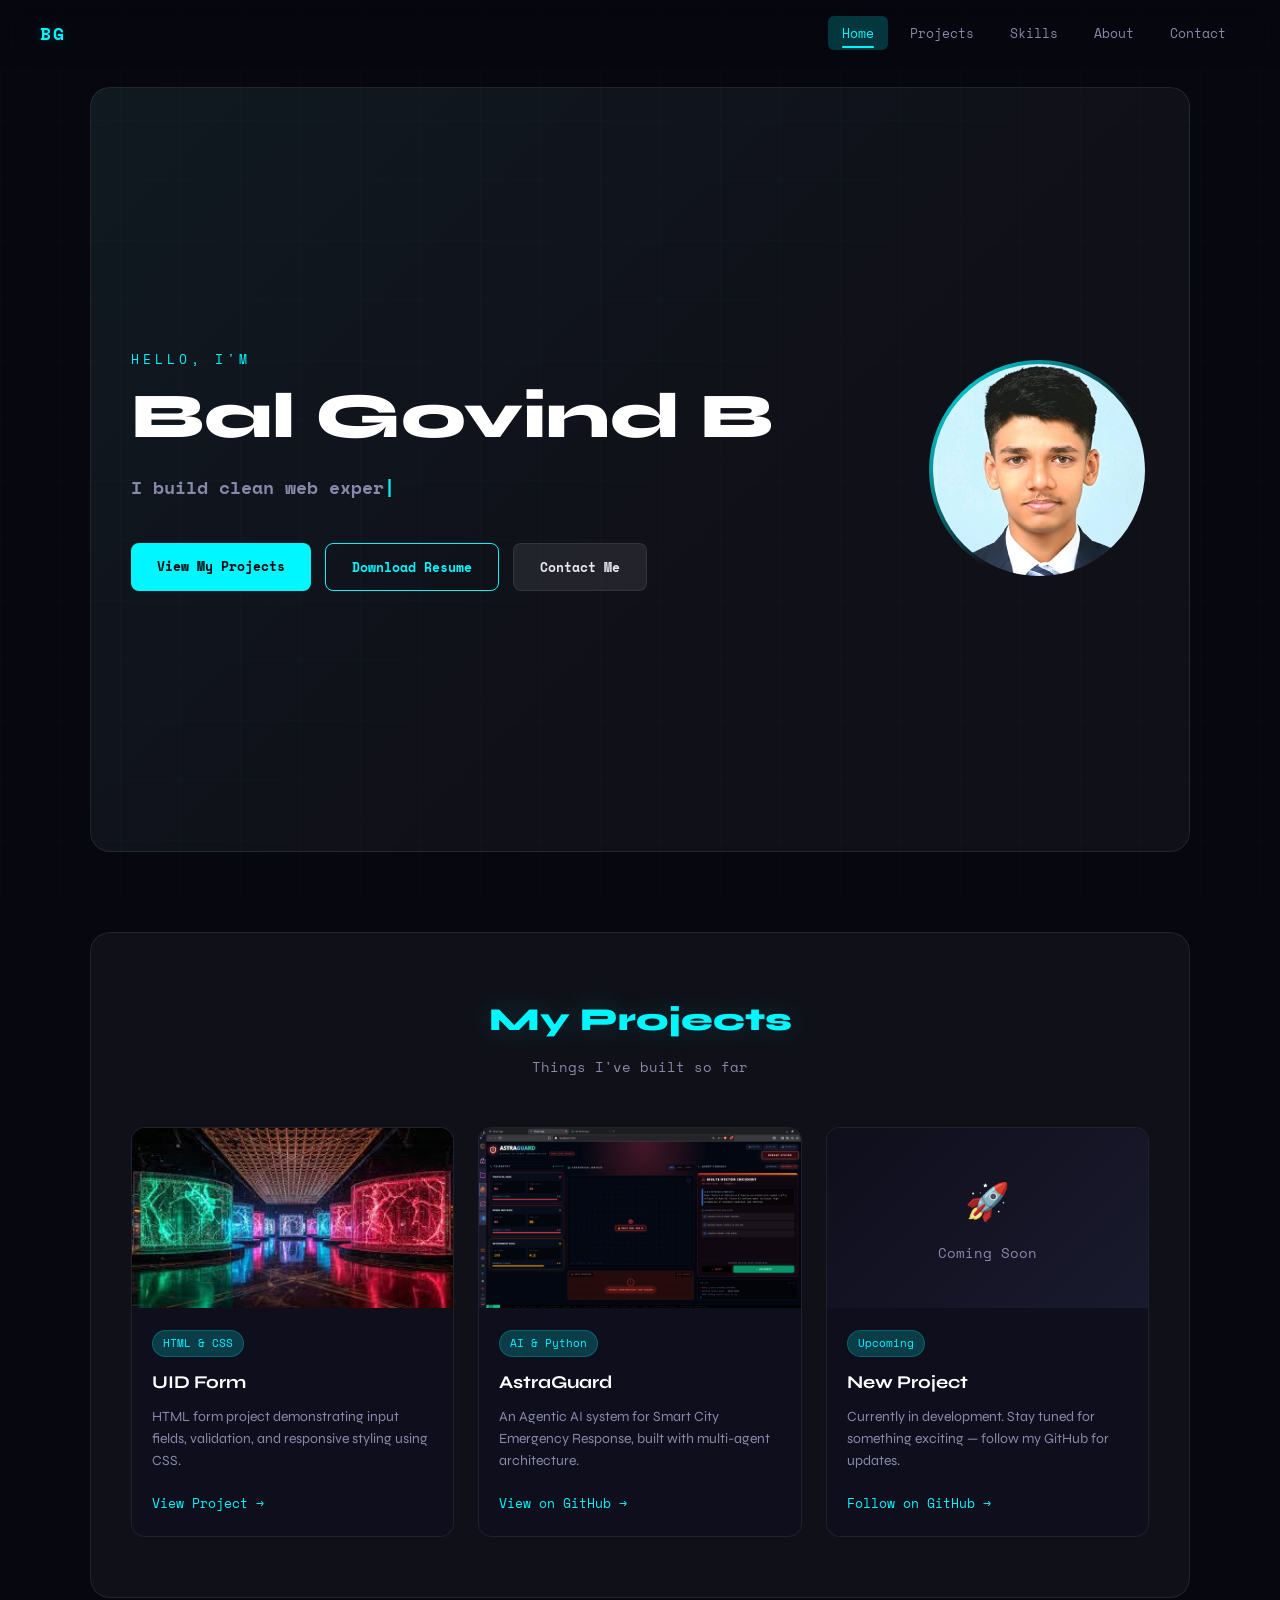
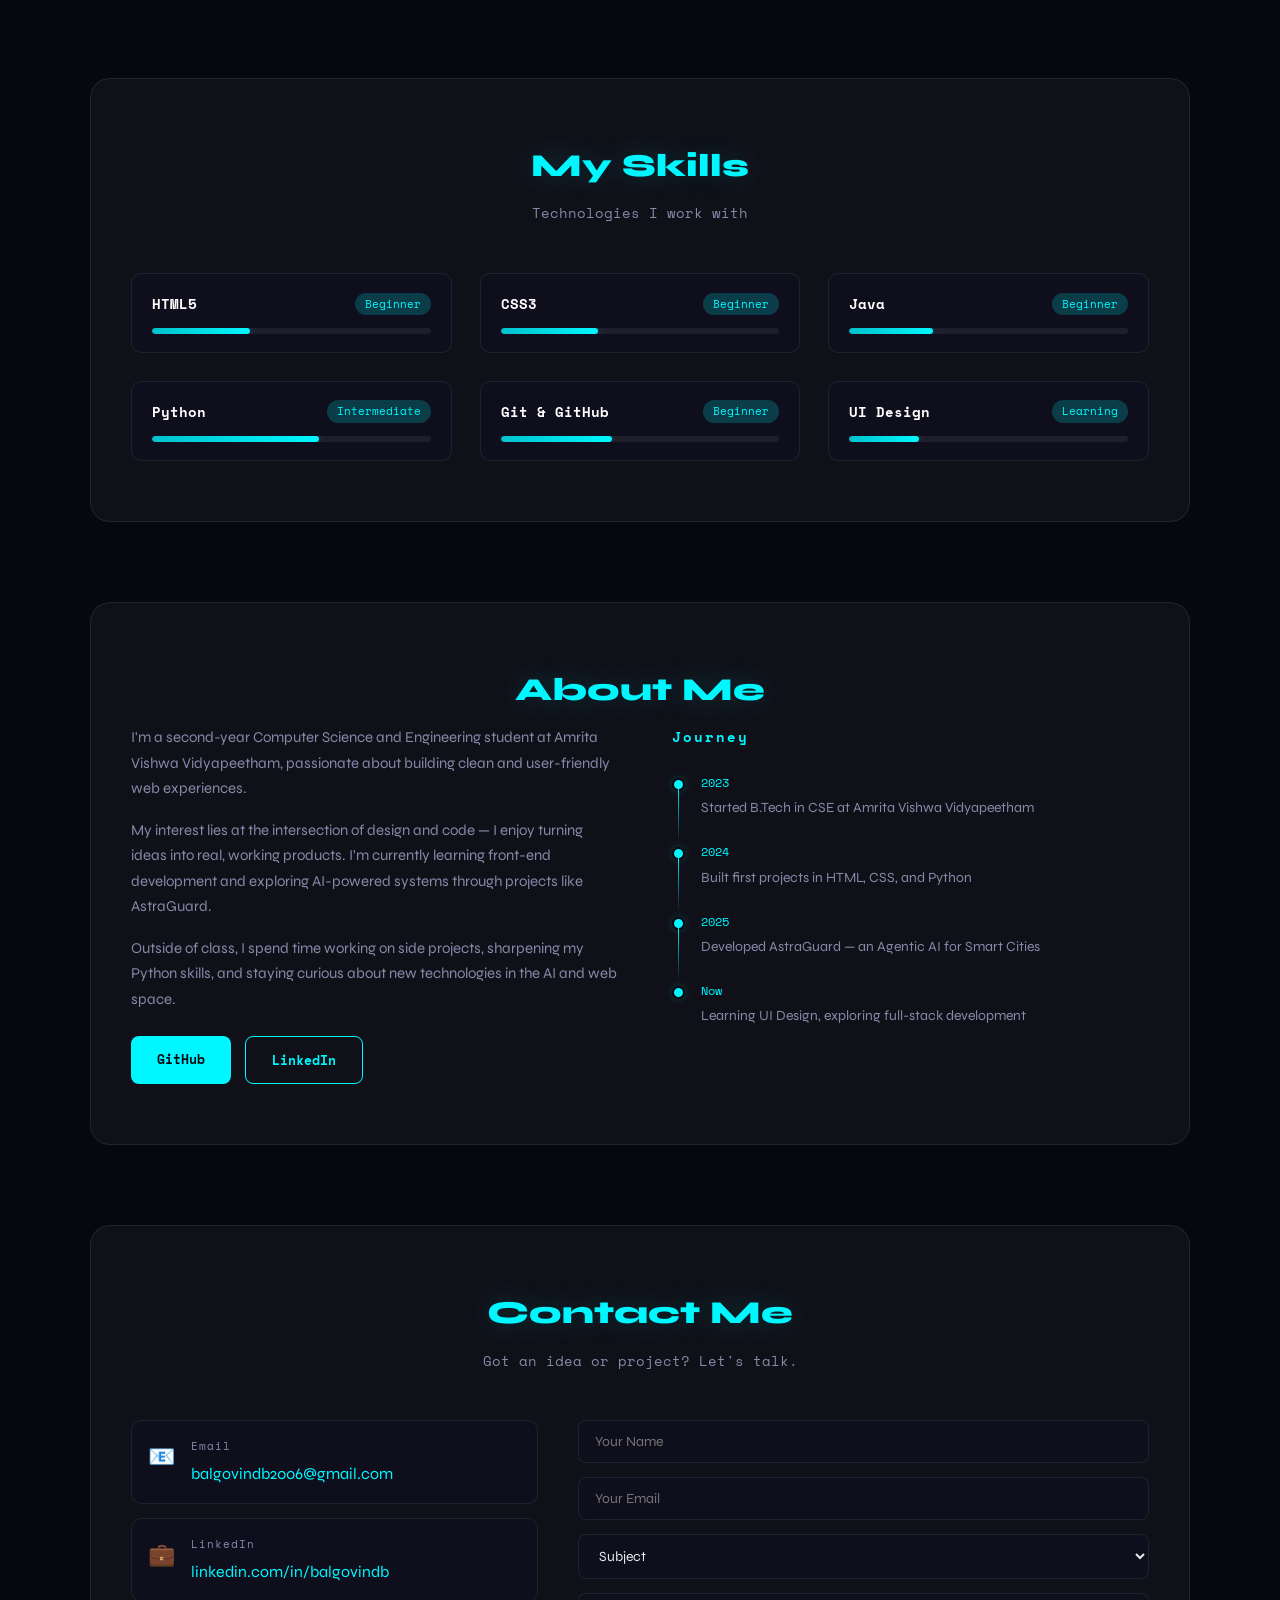
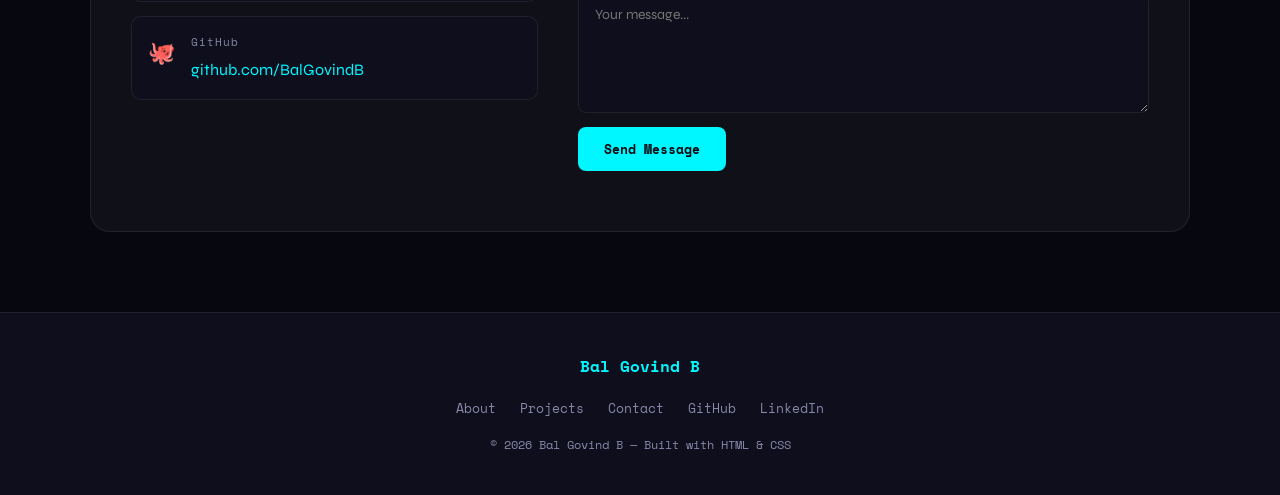
==== commit 001326d5: "Add files via upload" ====
--- a/index.html
+++ b/index.html
@@ -1,131 +1,356 @@
-<!DOCTYPE html>
-<html lang="en">
-<head>
-  <meta charset="UTF-8">
-  <title>Bal Govind Portfolio</title>
-
-  <!-- Responsive -->
-  <meta name="viewport" content="width=device-width, initial-scale=1.0">
-
-  <!-- External CSS -->
-  <link rel="stylesheet" href="style.css">
-</head>
-
-<body>
-
-<!-- ================= NAVBAR ================= -->
-<nav>
-  <a href="#home">Home</a>
-  <a href="#projects">Projects</a>
-  <a href="#table">Skills</a>
-  <a href="#about">About</a>
-  <a href="#contact">Contact</a>
-</nav>
-
-<!-- ================= HOME ================= -->
-<section id="home">
-  <p class="intro">HELLO, I'M</p>
-  <h1>Bal Govind B</h1>
-  <h2 class="tagline">I design and build web experiences that are simple, fast, and smooth.</h2>
-
-  <div class="hero-buttons">
-    <a href="#projects" class="btn primary">View My Projects</a>
-    <a href="#contact" class="btn secondary">Contact Me</a>
-  </div>
-
-  <img src="images/Bal-Blazer-Photo.jpg" class="profile" alt="Profile Photo">
-</section>
-
-<!-- ================= PROJECTS ================= -->
-<section id="projects">
-  <h2>My Projects</h2>
-
-  <div class="projects-container">
-
-    <div class="card">
-      <img src="images/Matrix.jpg" alt="UID Project">
-      <h3>UID Form</h3>
-      <p>HTML form project demonstrating input fields, validation, and styling using CSS.</p>
-      <a href="form.html" target="_blank">View Project</a>
-    </div>
-
-    <div class="card">
-      <img src="images/Triggered.jpeg" alt="AstraGuard Project">
-      <h3>AstraGuard</h3>
-      <p>An Agentic AI system for Smart City Emergency Response.</p>
-      <a href="https://github.com/BalGovindB/AstraGuard" target="_blank">View Project</a>
-    </div>
-
-  </div>
-</section>
-
-<!-- ================= SKILLS ================= -->
-<section id="table">
-  <h2>My Skills</h2>
-
-  <table>
-    <thead>
-      <tr>
-        <th>Skill</th>
-        <th>Level</th>
-      </tr>
-    </thead>
-    <tbody>
-      <tr><td>HTML</td><td>Beginner</td></tr>
-      <tr><td>CSS</td><td>Beginner</td></tr>
-      <tr><td>Java</td><td>Beginner</td></tr>
-      <tr><td>Python</td><td>Intermediate</td></tr>
-    </tbody>
-  </table>
-</section>
-
-<!-- ================= ABOUT ================= -->
-<section id="about">
-  <h2>About Me</h2>
-  <p>
-    I’m a CSE student passionate about building clean and user-friendly web apps. 
-    I enjoy bringing ideas to life through code and continuously improving my skills.
-  </p>
-</section>
-
-<!-- ================= CONTACT ================= -->
-<section id="contact">
-  <h2>Contact Me</h2>
-  <p>Got an idea, project, or just want to say hi? Drop a message below 👇</p>
-
-  <form>
-    <label>Name:</label>
-    <input type="text" required>
-
-    <label>Email:</label>
-    <input type="email" required>
-
-    <label>Gender:</label>
-    <select required>
-      <option value="" disabled selected>Select Gender</option>
-      <option>Male</option>
-      <option>Female</option>
-    </select>
-
-    <label>Message:</label>
-    <textarea></textarea>
-
-    <button type="submit">Submit</button>
-  </form>
-
-  <p>Email: balgovindb2006@gmail.com</p>
-  <a href="https://github.com/BalGovindB" target="_blank">GitHub</a>
-</section>
-
-<!-- ================= FOOTER ================= -->
-<footer>
-  <p>© 2026 Bal Govind B</p>
-  <p>
-    <a href="#about">About</a> |
-    <a href="#contact">Contact</a> |
-    <a href="https://github.com/BalGovindB" target="_blank">GitHub</a>
-  </p>
-</footer>
-
-</body>
-</html>
+<!DOCTYPE html>
+<html lang="en">
+<head>
+  <meta charset="UTF-8">
+  <title>Bal Govind B | Portfolio</title>
+  <meta name="viewport" content="width=device-width, initial-scale=1.0">
+  <link rel="stylesheet" href="style.css">
+  <link href="https://fonts.googleapis.com/css2?family=Space+Mono:wght@400;700&family=Syne:wght@400;600;800&display=swap" rel="stylesheet">
+</head>
+
+<body>
+
+<!-- ================= NAVBAR ================= -->
+<nav id="navbar">
+  <div class="nav-logo">BG</div>
+  <div class="nav-links">
+    <a href="#home" class="nav-link active">Home</a>
+    <a href="#projects" class="nav-link">Projects</a>
+    <a href="#skills" class="nav-link">Skills</a>
+    <a href="#about" class="nav-link">About</a>
+    <a href="#contact" class="nav-link">Contact</a>
+  </div>
+  <div class="hamburger" id="hamburger">
+    <span></span><span></span><span></span>
+  </div>
+</nav>
+
+<!-- ================= HOME ================= -->
+<section id="home">
+  <div class="hero-text">
+    <p class="intro fade-in-up" style="animation-delay:0.1s">HELLO, I'M</p>
+    <h1 class="fade-in-up" style="animation-delay:0.2s">Bal Govind B</h1>
+    <h2 class="tagline fade-in-up" style="animation-delay:0.3s">
+      <span id="typed-text"></span><span class="cursor">|</span>
+    </h2>
+    <div class="hero-buttons fade-in-up" style="animation-delay:0.5s">
+      <a href="#projects" class="btn primary">View My Projects</a>
+      <a href="resume.pdf" class="btn secondary" download>Download Resume</a>
+      <a href="#contact" class="btn ghost">Contact Me</a>
+    </div>
+  </div>
+  <div class="hero-photo fade-in-up" style="animation-delay:0.4s">
+    <div class="photo-ring">
+      <img src="images/Bal-Blazer-Photo.jpg" class="profile" alt="Profile Photo">
+    </div>
+  </div>
+</section>
+
+<!-- ================= PROJECTS ================= -->
+<section id="projects">
+  <h2 class="section-title reveal">My Projects</h2>
+  <p class="section-sub reveal">Things I've built so far</p>
+
+  <div class="projects-container">
+
+    <div class="card reveal">
+      <div class="card-img-wrap">
+        <img src="images/Matrix.jpg" alt="UID Form Project">
+        <div class="card-overlay">
+          <a href="form.html" target="_blank" class="overlay-btn">Open Project</a>
+        </div>
+      </div>
+      <div class="card-body">
+        <span class="tag">HTML & CSS</span>
+        <h3>UID Form</h3>
+        <p>HTML form project demonstrating input fields, validation, and responsive styling using CSS.</p>
+        <a href="form.html" target="_blank" class="card-link">View Project →</a>
+      </div>
+    </div>
+
+    <div class="card reveal" style="animation-delay:0.1s">
+      <div class="card-img-wrap">
+        <img src="images/Triggered.jpg" alt="AstraGuard Project">
+        <div class="card-overlay">
+          <a href="https://github.com/BalGovindB/AstraGuard" target="_blank" class="overlay-btn">Open Project</a>
+        </div>
+      </div>
+      <div class="card-body">
+        <span class="tag">AI & Python</span>
+        <h3>AstraGuard</h3>
+        <p>An Agentic AI system for Smart City Emergency Response, built with multi-agent architecture.</p>
+        <a href="https://github.com/BalGovindB/AstraGuard" target="_blank" class="card-link">View on GitHub →</a>
+      </div>
+    </div>
+
+    <div class="card reveal" style="animation-delay:0.2s">
+      <div class="card-img-wrap coming-soon-img">
+        <div class="coming-soon-inner">
+          <span class="cs-icon">🚀</span>
+          <p>Coming Soon</p>
+        </div>
+        <div class="card-overlay">
+          <span class="overlay-btn disabled">In Progress</span>
+        </div>
+      </div>
+      <div class="card-body">
+        <span class="tag">Upcoming</span>
+        <h3>New Project</h3>
+        <p>Currently in development. Stay tuned for something exciting — follow my GitHub for updates.</p>
+        <a href="https://github.com/BalGovindB" target="_blank" class="card-link">Follow on GitHub →</a>
+      </div>
+    </div>
+
+  </div>
+</section>
+
+<!-- ================= SKILLS ================= -->
+<section id="skills">
+  <h2 class="section-title reveal">My Skills</h2>
+  <p class="section-sub reveal">Technologies I work with</p>
+
+  <div class="skills-grid reveal">
+
+    <div class="skill-item">
+      <div class="skill-header">
+        <span class="skill-name">HTML5</span>
+        <span class="skill-level">Beginner</span>
+      </div>
+      <div class="bar-track"><div class="bar-fill" data-width="35%"></div></div>
+    </div>
+
+    <div class="skill-item">
+      <div class="skill-header">
+        <span class="skill-name">CSS3</span>
+        <span class="skill-level">Beginner</span>
+      </div>
+      <div class="bar-track"><div class="bar-fill" data-width="35%"></div></div>
+    </div>
+
+    <div class="skill-item">
+      <div class="skill-header">
+        <span class="skill-name">Java</span>
+        <span class="skill-level">Beginner</span>
+      </div>
+      <div class="bar-track"><div class="bar-fill" data-width="30%"></div></div>
+    </div>
+
+    <div class="skill-item">
+      <div class="skill-header">
+        <span class="skill-name">Python</span>
+        <span class="skill-level">Intermediate</span>
+      </div>
+      <div class="bar-track"><div class="bar-fill" data-width="60%"></div></div>
+    </div>
+
+    <div class="skill-item">
+      <div class="skill-header">
+        <span class="skill-name">Git & GitHub</span>
+        <span class="skill-level">Beginner</span>
+      </div>
+      <div class="bar-track"><div class="bar-fill" data-width="40%"></div></div>
+    </div>
+
+    <div class="skill-item">
+      <div class="skill-header">
+        <span class="skill-name">UI Design</span>
+        <span class="skill-level">Learning</span>
+      </div>
+      <div class="bar-track"><div class="bar-fill" data-width="25%"></div></div>
+    </div>
+
+  </div>
+</section>
+
+<!-- ================= ABOUT ================= -->
+<section id="about">
+  <h2 class="section-title reveal">About Me</h2>
+
+  <div class="about-grid">
+    <div class="about-text reveal">
+      <p>
+        I'm a second-year Computer Science and Engineering student at Amrita Vishwa Vidyapeetham, passionate about building clean and user-friendly web experiences.
+      </p>
+      <p>
+        My interest lies at the intersection of design and code — I enjoy turning ideas into real, working products. I'm currently learning front-end development and exploring AI-powered systems through projects like AstraGuard.
+      </p>
+      <p>
+        Outside of class, I spend time working on side projects, sharpening my Python skills, and staying curious about new technologies in the AI and web space.
+      </p>
+      <div class="about-links">
+        <a href="https://github.com/BalGovindB" target="_blank" class="btn primary">GitHub</a>
+        <a href="https://linkedin.com/in/balgovindb" target="_blank" class="btn secondary">LinkedIn</a>
+      </div>
+    </div>
+
+    <div class="timeline reveal">
+      <h3>Journey</h3>
+      <div class="timeline-item">
+        <div class="tl-dot"></div>
+        <div class="tl-content">
+          <span class="tl-year">2023</span>
+          <p>Started B.Tech in CSE at Amrita Vishwa Vidyapeetham</p>
+        </div>
+      </div>
+      <div class="timeline-item">
+        <div class="tl-dot"></div>
+        <div class="tl-content">
+          <span class="tl-year">2024</span>
+          <p>Built first projects in HTML, CSS, and Python</p>
+        </div>
+      </div>
+      <div class="timeline-item">
+        <div class="tl-dot"></div>
+        <div class="tl-content">
+          <span class="tl-year">2025</span>
+          <p>Developed AstraGuard — an Agentic AI for Smart Cities</p>
+        </div>
+      </div>
+      <div class="timeline-item">
+        <div class="tl-dot"></div>
+        <div class="tl-content">
+          <span class="tl-year">Now</span>
+          <p>Learning UI Design, exploring full-stack development</p>
+        </div>
+      </div>
+    </div>
+  </div>
+</section>
+
+<!-- ================= CONTACT ================= -->
+<section id="contact">
+  <h2 class="section-title reveal">Contact Me</h2>
+  <p class="section-sub reveal">Got an idea or project? Let's talk.</p>
+
+  <div class="contact-grid">
+    <div class="contact-info reveal">
+      <div class="contact-card">
+        <span class="contact-icon">📧</span>
+        <div>
+          <p class="contact-label">Email</p>
+          <a href="mailto:balgovindb2006@gmail.com">balgovindb2006@gmail.com</a>
+        </div>
+      </div>
+      <div class="contact-card">
+        <span class="contact-icon">💼</span>
+        <div>
+          <p class="contact-label">LinkedIn</p>
+          <a href="https://linkedin.com/in/balgovindb" target="_blank">linkedin.com/in/balgovindb</a>
+        </div>
+      </div>
+      <div class="contact-card">
+        <span class="contact-icon">🐙</span>
+        <div>
+          <p class="contact-label">GitHub</p>
+          <a href="https://github.com/BalGovindB" target="_blank">github.com/BalGovindB</a>
+        </div>
+      </div>
+    </div>
+
+    <form class="contact-form reveal" id="contactForm">
+      <input type="text" placeholder="Your Name" required>
+      <input type="email" placeholder="Your Email" required>
+      <select required>
+        <option value="" disabled selected>Subject</option>
+        <option>General Inquiry</option>
+        <option>Collaboration</option>
+        <option>Feedback</option>
+        <option>Other</option>
+      </select>
+      <textarea placeholder="Your message..." rows="5"></textarea>
+      <button type="submit" class="btn primary">Send Message</button>
+    </form>
+  </div>
+</section>
+
+<!-- ================= FOOTER ================= -->
+<footer>
+  <div class="footer-inner">
+    <p class="footer-name">Bal Govind B</p>
+    <div class="footer-links">
+      <a href="#about">About</a>
+      <a href="#projects">Projects</a>
+      <a href="#contact">Contact</a>
+      <a href="https://github.com/BalGovindB" target="_blank">GitHub</a>
+      <a href="https://linkedin.com/in/balgovindb" target="_blank">LinkedIn</a>
+    </div>
+    <p class="footer-copy">© 2026 Bal Govind B — Built with HTML & CSS</p>
+  </div>
+</footer>
+
+<script>
+  // ── Typing animation ──
+  const phrases = [
+    "I build clean web experiences.",
+    "I love learning new things.",
+    "I turn ideas into code.",
+  ];
+  let pi = 0, ci = 0, deleting = false;
+  const el = document.getElementById('typed-text');
+  function type() {
+    const phrase = phrases[pi];
+    if (!deleting) {
+      el.textContent = phrase.slice(0, ++ci);
+      if (ci === phrase.length) { deleting = true; setTimeout(type, 1800); return; }
+    } else {
+      el.textContent = phrase.slice(0, --ci);
+      if (ci === 0) { deleting = false; pi = (pi + 1) % phrases.length; }
+    }
+    setTimeout(type, deleting ? 50 : 90);
+  }
+  type();
+
+  // ── Scroll reveal ──
+  const reveals = document.querySelectorAll('.reveal');
+  const observer = new IntersectionObserver((entries) => {
+    entries.forEach(e => { if (e.isIntersecting) { e.target.classList.add('visible'); } });
+  }, { threshold: 0.15 });
+  reveals.forEach(r => observer.observe(r));
+
+  // ── Skill bars animate when visible ──
+  const barObserver = new IntersectionObserver((entries) => {
+    entries.forEach(e => {
+      if (e.isIntersecting) {
+        e.target.querySelectorAll('.bar-fill').forEach(bar => {
+          bar.style.width = bar.dataset.width;
+        });
+      }
+    });
+  }, { threshold: 0.3 });
+  document.querySelectorAll('.skills-grid').forEach(g => barObserver.observe(g));
+
+  // ── Sticky navbar scroll effect ──
+  window.addEventListener('scroll', () => {
+    const nav = document.getElementById('navbar');
+    nav.classList.toggle('scrolled', window.scrollY > 50);
+
+    // active nav link
+    const sections = document.querySelectorAll('section');
+    let current = '';
+    sections.forEach(s => {
+      if (window.scrollY >= s.offsetTop - 120) current = s.id;
+    });
+    document.querySelectorAll('.nav-link').forEach(a => {
+      a.classList.toggle('active', a.getAttribute('href') === '#' + current);
+    });
+  });
+
+  // ── Hamburger menu ──
+  const ham = document.getElementById('hamburger');
+  const navLinks = document.querySelector('.nav-links');
+  ham.addEventListener('click', () => {
+    ham.classList.toggle('open');
+    navLinks.classList.toggle('open');
+  });
+
+  // ── Contact form ──
+  document.getElementById('contactForm').addEventListener('submit', function(e) {
+    e.preventDefault();
+    const btn = this.querySelector('button');
+    btn.textContent = 'Message Sent ✓';
+    btn.style.background = '#00c2cc';
+    setTimeout(() => { btn.textContent = 'Send Message'; btn.style.background = ''; this.reset(); }, 3000);
+  });
+</script>
+</body>
+</html>
--- a/style.css
+++ b/style.css
@@ -1,145 +1,668 @@
-/* ===== BASE ===== */
-html { scroll-behavior: smooth; }
-
-body {
-  margin: 0;
-  font-family: 'Segoe UI', sans-serif;
-  background: radial-gradient(circle at top, #1e1e2f, #0a0a15);
-  color: white;
-  line-height: 1.7;
-}
-
-a {
-  color: #0a66c2;
-  text-decoration: none;
-}
-
-a:hover { color: #00c2cc; }
-
-/* ===== HEADINGS ===== */
-h1 {
-  color: #00f7ff;
-  text-shadow: 0 0 5px rgba(0,247,255,0.6);
-}
-
-h2 {
-  color: #00c2cc;
-  text-align: center;
-}
-
-/* ===== NAVBAR ===== */
-nav {
-  position: sticky;
-  top: 0;
-  background: rgba(0,0,0,0.6);
-  padding: 15px;
-  display: flex;
-  justify-content: center;
-}
-
-nav a { margin: 0 10px; }
-
-/* ===== SECTIONS ===== */
-section {
-  max-width: 1000px;
-  margin: 40px auto;
-  padding: 40px;
-  background: rgba(255,255,255,0.05);
-  border-radius: 12px;
-}
-
-/* ===== HOME ===== */
-#home {
-  text-align: center;
-}
-
-.profile {
-  width: 120px;
-  border-radius: 50%;
-  margin-top: 15px;
-}
-
-/* ===== PROJECTS ===== */
-.projects-container {
-  display: flex;
-  justify-content: center;
-  flex-wrap: wrap;
-  gap: 20px;
-}
-
-.card {
-  background: #1e1e2f;
-  padding: 20px;
-  width: 250px;
-  border-radius: 10px;
-  transition: 0.3s;
-}
-
-.card:hover {
-  transform: translateY(-8px);
-}
-
-.card img {
-  width: 100%;
-  border-radius: 10px;
-}
-
-/* ===== TABLE ===== */
-table {
-  width: 90%;
-  margin: auto;
-  border-collapse: collapse;
-}
-
-th, td {
-  border: 1px solid #555;
-  padding: 10px;
-  text-align: center;
-  vertical-align: middle;
-}
-
-/* ===== FORM ===== */
-form {
-  display: flex;
-  flex-direction: column;
-  align-items: center;
-  gap: 10px;
-}
-
-form input,
-form textarea,
-form select {
-  width: 300px;
-  padding: 10px;
-  background: #1e1e2f;
-  color: white;
-  border: 1px solid #333;
-  border-radius: 8px;
-}
-
-button {
-  padding: 10px;
-  border: 1px solid #00f7ff;
-  background: transparent;
-  color: #00f7ff;
-  cursor: pointer;
-}
-
-button:hover {
-  background: #00f7ff;
-  color: black;
-}
-
-/* ===== FOOTER ===== */
-footer {
-  background: black;
-  text-align: center;
-  padding: 20px;
-}
-
-.hero-buttons {
-  margin-top: 20px;
-  display: flex;
-  justify-content: center;
-  gap: 20px; /* 🔥 THIS adds spacing */
-}
+/* ===== CSS VARIABLES ===== */
+:root {
+  --bg: #07070f;
+  --bg2: #0e0e1c;
+  --surface: rgba(255,255,255,0.04);
+  --surface-hover: rgba(255,255,255,0.08);
+  --cyan: #00f7ff;
+  --cyan-dim: #00c2cc;
+  --cyan-glow: rgba(0,247,255,0.2);
+  --text: #e8e8f0;
+  --text-muted: #8888aa;
+  --border: rgba(255,255,255,0.08);
+  --radius: 14px;
+  --font-display: 'Syne', sans-serif;
+  --font-mono: 'Space Mono', monospace;
+}
+
+/* ===== RESET & BASE ===== */
+*, *::before, *::after { box-sizing: border-box; margin: 0; padding: 0; }
+
+html { scroll-behavior: smooth; }
+
+body {
+  font-family: var(--font-display);
+  background: var(--bg);
+  color: var(--text);
+  line-height: 1.7;
+  overflow-x: hidden;
+}
+
+/* Subtle grid texture */
+body::before {
+  content: '';
+  position: fixed;
+  inset: 0;
+  background-image:
+    linear-gradient(rgba(0,247,255,0.02) 1px, transparent 1px),
+    linear-gradient(90deg, rgba(0,247,255,0.02) 1px, transparent 1px);
+  background-size: 60px 60px;
+  pointer-events: none;
+  z-index: 0;
+}
+
+section, nav, footer { position: relative; z-index: 1; }
+
+a { color: var(--cyan); text-decoration: none; transition: color 0.3s; }
+a:hover { color: var(--cyan-dim); }
+
+/* ===== FADE-IN ANIMATIONS ===== */
+@keyframes fadeInUp {
+  from { opacity: 0; transform: translateY(30px); }
+  to   { opacity: 1; transform: translateY(0); }
+}
+
+@keyframes blink {
+  0%, 100% { opacity: 1; }
+  50%       { opacity: 0; }
+}
+
+@keyframes glow-pulse {
+  0%, 100% { box-shadow: 0 0 20px var(--cyan-glow); }
+  50%       { box-shadow: 0 0 40px rgba(0,247,255,0.4); }
+}
+
+@keyframes growBar {
+  from { width: 0; }
+}
+
+.fade-in-up {
+  opacity: 0;
+  animation: fadeInUp 0.7s ease both;
+}
+
+/* Scroll reveal */
+.reveal {
+  opacity: 0;
+  transform: translateY(28px);
+  transition: opacity 0.6s ease, transform 0.6s ease;
+}
+.reveal.visible {
+  opacity: 1;
+  transform: translateY(0);
+}
+
+/* ===== NAVBAR ===== */
+nav {
+  position: sticky;
+  top: 0;
+  display: flex;
+  align-items: center;
+  justify-content: space-between;
+  padding: 16px 40px;
+  background: rgba(7,7,15,0.7);
+  backdrop-filter: blur(12px);
+  border-bottom: 1px solid transparent;
+  transition: border-color 0.3s, background 0.3s;
+  z-index: 100;
+}
+
+nav.scrolled {
+  border-bottom-color: var(--border);
+  background: rgba(7,7,15,0.92);
+}
+
+.nav-logo {
+  font-family: var(--font-mono);
+  font-size: 18px;
+  font-weight: 700;
+  color: var(--cyan);
+  letter-spacing: 2px;
+  text-shadow: 0 0 12px var(--cyan-glow);
+}
+
+.nav-links { display: flex; gap: 8px; }
+
+.nav-link {
+  font-family: var(--font-mono);
+  font-size: 13px;
+  color: var(--text-muted);
+  padding: 6px 14px;
+  border-radius: 6px;
+  transition: color 0.3s, background 0.3s;
+  position: relative;
+}
+
+.nav-link::after {
+  content: '';
+  position: absolute;
+  bottom: 2px; left: 14px; right: 14px;
+  height: 2px;
+  background: var(--cyan);
+  transform: scaleX(0);
+  transition: transform 0.3s ease;
+  border-radius: 2px;
+}
+
+.nav-link:hover,
+.nav-link.active {
+  color: var(--cyan);
+  background: var(--cyan-glow);
+}
+
+.nav-link:hover::after,
+.nav-link.active::after { transform: scaleX(1); }
+
+/* Hamburger */
+.hamburger {
+  display: none;
+  flex-direction: column;
+  gap: 5px;
+  cursor: pointer;
+  padding: 4px;
+}
+.hamburger span {
+  display: block;
+  width: 22px; height: 2px;
+  background: var(--text);
+  border-radius: 2px;
+  transition: 0.3s;
+}
+.hamburger.open span:nth-child(1) { transform: rotate(45deg) translate(5px,5px); }
+.hamburger.open span:nth-child(2) { opacity: 0; }
+.hamburger.open span:nth-child(3) { transform: rotate(-45deg) translate(5px,-5px); }
+
+/* ===== SECTIONS ===== */
+section {
+  max-width: 1100px;
+  margin: 80px auto;
+  padding: 60px 40px;
+  background: var(--surface);
+  border: 1px solid var(--border);
+  border-radius: 20px;
+}
+
+.section-title {
+  font-size: 2rem;
+  font-weight: 800;
+  color: var(--cyan);
+  text-align: center;
+  margin-bottom: 8px;
+  text-shadow: 0 0 30px var(--cyan-glow);
+}
+
+.section-sub {
+  text-align: center;
+  color: var(--text-muted);
+  font-size: 14px;
+  margin-bottom: 48px;
+  font-family: var(--font-mono);
+}
+
+/* ===== HOME / HERO ===== */
+#home {
+  display: flex;
+  align-items: center;
+  justify-content: space-between;
+  gap: 40px;
+  min-height: 85vh;
+  margin-top: 20px;
+  background: linear-gradient(135deg, rgba(0,247,255,0.04) 0%, transparent 60%), var(--surface);
+}
+
+.hero-text { flex: 1; }
+
+.intro {
+  font-family: var(--font-mono);
+  font-size: 13px;
+  letter-spacing: 4px;
+  color: var(--cyan);
+  margin-bottom: 12px;
+}
+
+.hero-text h1 {
+  font-size: clamp(2.4rem, 5vw, 4rem);
+  font-weight: 800;
+  color: #fff;
+  line-height: 1.1;
+  margin-bottom: 20px;
+}
+
+.tagline {
+  font-family: var(--font-mono);
+  font-size: clamp(14px, 2vw, 18px);
+  color: var(--text-muted);
+  margin-bottom: 40px;
+  min-height: 28px;
+}
+
+.cursor {
+  color: var(--cyan);
+  animation: blink 1s step-end infinite;
+}
+
+.hero-buttons { display: flex; gap: 14px; flex-wrap: wrap; }
+
+/* ===== BUTTONS ===== */
+.btn {
+  display: inline-block;
+  padding: 12px 26px;
+  border-radius: 8px;
+  font-family: var(--font-mono);
+  font-size: 13px;
+  font-weight: 700;
+  transition: transform 0.2s, box-shadow 0.2s, background 0.2s;
+  cursor: pointer;
+}
+
+.btn.primary {
+  background: var(--cyan);
+  color: #07070f;
+  border: none;
+}
+.btn.primary:hover {
+  transform: translateY(-2px);
+  box-shadow: 0 8px 24px var(--cyan-glow);
+  color: #07070f;
+}
+
+.btn.secondary {
+  background: transparent;
+  color: var(--cyan);
+  border: 1px solid var(--cyan);
+}
+.btn.secondary:hover {
+  background: var(--cyan-glow);
+  transform: translateY(-2px);
+}
+
+.btn.ghost {
+  background: var(--surface-hover);
+  color: var(--text);
+  border: 1px solid var(--border);
+}
+.btn.ghost:hover {
+  background: rgba(255,255,255,0.1);
+  transform: translateY(-2px);
+}
+
+/* ===== HERO PHOTO ===== */
+.hero-photo { flex-shrink: 0; }
+
+.photo-ring {
+  width: 220px; height: 220px;
+  border-radius: 50%;
+  padding: 4px;
+  background: linear-gradient(135deg, var(--cyan), transparent 60%);
+  animation: glow-pulse 3s ease-in-out infinite;
+}
+
+.profile {
+  width: 100%; height: 100%;
+  border-radius: 50%;
+  object-fit: cover;
+  display: block;
+  background: var(--bg2);
+}
+
+/* ===== PROJECTS ===== */
+.projects-container {
+  display: grid;
+  grid-template-columns: repeat(auto-fit, minmax(280px, 1fr));
+  gap: 24px;
+}
+
+.card {
+  background: var(--bg2);
+  border: 1px solid var(--border);
+  border-radius: var(--radius);
+  overflow: hidden;
+  transition: transform 0.3s, box-shadow 0.3s, border-color 0.3s;
+}
+
+.card:hover {
+  transform: translateY(-8px);
+  box-shadow: 0 20px 40px rgba(0,0,0,0.4);
+  border-color: rgba(0,247,255,0.3);
+}
+
+.card-img-wrap {
+  position: relative;
+  overflow: hidden;
+  height: 180px;
+}
+
+.card-img-wrap img {
+  width: 100%; height: 100%;
+  object-fit: cover;
+  transition: transform 0.4s;
+  display: block;
+}
+
+.card:hover .card-img-wrap img { transform: scale(1.05); }
+
+.card-overlay {
+  position: absolute;
+  inset: 0;
+  background: rgba(0,247,255,0.15);
+  display: flex;
+  align-items: center;
+  justify-content: center;
+  opacity: 0;
+  transition: opacity 0.3s;
+  backdrop-filter: blur(2px);
+}
+
+.card:hover .card-overlay { opacity: 1; }
+
+.overlay-btn {
+  background: var(--cyan);
+  color: #07070f;
+  padding: 10px 22px;
+  border-radius: 8px;
+  font-family: var(--font-mono);
+  font-size: 13px;
+  font-weight: 700;
+  transition: transform 0.2s;
+}
+.overlay-btn:hover { transform: scale(1.05); color: #07070f; }
+.overlay-btn.disabled { opacity: 0.6; pointer-events: none; }
+
+.coming-soon-img {
+  background: linear-gradient(135deg, #0e0e1c, #1a1a2e);
+  display: flex;
+  align-items: center;
+  justify-content: center;
+}
+
+.coming-soon-inner {
+  text-align: center;
+  pointer-events: none;
+}
+
+.cs-icon { font-size: 36px; display: block; margin-bottom: 8px; }
+.coming-soon-inner p { color: var(--text-muted); font-size: 14px; font-family: var(--font-mono); }
+
+.card-body { padding: 20px; }
+
+.tag {
+  display: inline-block;
+  font-family: var(--font-mono);
+  font-size: 11px;
+  padding: 3px 10px;
+  background: var(--cyan-glow);
+  color: var(--cyan);
+  border-radius: 99px;
+  margin-bottom: 10px;
+  border: 1px solid rgba(0,247,255,0.2);
+}
+
+.card-body h3 {
+  font-size: 18px;
+  font-weight: 700;
+  color: #fff;
+  margin-bottom: 8px;
+}
+
+.card-body p {
+  font-size: 14px;
+  color: var(--text-muted);
+  margin-bottom: 16px;
+  line-height: 1.6;
+}
+
+.card-link {
+  font-family: var(--font-mono);
+  font-size: 13px;
+  color: var(--cyan);
+  transition: gap 0.2s;
+}
+.card-link:hover { color: var(--cyan-dim); }
+
+/* ===== SKILLS ===== */
+.skills-grid {
+  display: grid;
+  grid-template-columns: repeat(auto-fit, minmax(280px, 1fr));
+  gap: 28px;
+}
+
+.skill-item {
+  background: var(--bg2);
+  border: 1px solid var(--border);
+  border-radius: 10px;
+  padding: 18px 20px;
+}
+
+.skill-header {
+  display: flex;
+  justify-content: space-between;
+  align-items: center;
+  margin-bottom: 12px;
+}
+
+.skill-name {
+  font-family: var(--font-mono);
+  font-size: 14px;
+  color: #fff;
+  font-weight: 700;
+}
+
+.skill-level {
+  font-family: var(--font-mono);
+  font-size: 11px;
+  color: var(--cyan);
+  background: var(--cyan-glow);
+  padding: 2px 10px;
+  border-radius: 99px;
+}
+
+.bar-track {
+  height: 6px;
+  background: rgba(255,255,255,0.07);
+  border-radius: 99px;
+  overflow: hidden;
+}
+
+.bar-fill {
+  height: 100%;
+  width: 0;
+  background: linear-gradient(90deg, var(--cyan-dim), var(--cyan));
+  border-radius: 99px;
+  transition: width 1.2s cubic-bezier(0.4,0,0.2,1);
+  box-shadow: 0 0 8px var(--cyan-glow);
+}
+
+/* ===== ABOUT ===== */
+.about-grid {
+  display: grid;
+  grid-template-columns: 1fr 1fr;
+  gap: 40px;
+  align-items: start;
+}
+
+.about-text p {
+  color: var(--text-muted);
+  margin-bottom: 16px;
+  font-size: 15px;
+}
+
+.about-links { display: flex; gap: 14px; margin-top: 24px; }
+
+/* Timeline */
+.timeline { padding-left: 12px; }
+.timeline h3 {
+  font-family: var(--font-mono);
+  font-size: 14px;
+  color: var(--cyan);
+  letter-spacing: 2px;
+  margin-bottom: 24px;
+}
+
+.timeline-item {
+  display: flex;
+  gap: 16px;
+  margin-bottom: 24px;
+  position: relative;
+}
+
+.timeline-item:not(:last-child)::after {
+  content: '';
+  position: absolute;
+  left: 6px; top: 14px;
+  width: 1px; height: calc(100% + 10px);
+  background: linear-gradient(to bottom, var(--cyan), transparent);
+}
+
+.tl-dot {
+  width: 13px; height: 13px;
+  border-radius: 50%;
+  background: var(--cyan);
+  border: 2px solid var(--bg);
+  box-shadow: 0 0 10px var(--cyan-glow);
+  flex-shrink: 0;
+  margin-top: 5px;
+}
+
+.tl-year {
+  font-family: var(--font-mono);
+  font-size: 12px;
+  color: var(--cyan);
+  display: block;
+  margin-bottom: 4px;
+}
+
+.tl-content p {
+  color: var(--text-muted);
+  font-size: 14px;
+  line-height: 1.5;
+}
+
+/* ===== CONTACT ===== */
+.contact-grid {
+  display: grid;
+  grid-template-columns: 1fr 1.4fr;
+  gap: 40px;
+  align-items: start;
+}
+
+.contact-card {
+  display: flex;
+  gap: 16px;
+  align-items: flex-start;
+  padding: 16px;
+  background: var(--bg2);
+  border: 1px solid var(--border);
+  border-radius: 10px;
+  margin-bottom: 14px;
+  transition: border-color 0.3s;
+}
+.contact-card:hover { border-color: rgba(0,247,255,0.3); }
+
+.contact-icon { font-size: 22px; margin-top: 2px; }
+
+.contact-label {
+  font-family: var(--font-mono);
+  font-size: 11px;
+  color: var(--text-muted);
+  margin-bottom: 4px;
+  letter-spacing: 1px;
+}
+
+.contact-form {
+  display: flex;
+  flex-direction: column;
+  gap: 14px;
+}
+
+.contact-form input,
+.contact-form textarea,
+.contact-form select {
+  width: 100%;
+  padding: 12px 16px;
+  background: var(--bg2);
+  color: var(--text);
+  border: 1px solid var(--border);
+  border-radius: 8px;
+  font-family: var(--font-display);
+  font-size: 14px;
+  transition: border-color 0.3s, box-shadow 0.3s;
+  outline: none;
+}
+
+.contact-form input:focus,
+.contact-form textarea:focus,
+.contact-form select:focus {
+  border-color: var(--cyan-dim);
+  box-shadow: 0 0 0 3px var(--cyan-glow);
+}
+
+.contact-form select option { background: var(--bg2); }
+.contact-form textarea { resize: vertical; min-height: 120px; }
+.contact-form .btn { align-self: flex-start; border: none; }
+
+/* ===== FOOTER ===== */
+footer {
+  background: var(--bg2);
+  border-top: 1px solid var(--border);
+  padding: 40px;
+  text-align: center;
+}
+
+.footer-name {
+  font-family: var(--font-mono);
+  font-size: 16px;
+  color: var(--cyan);
+  margin-bottom: 16px;
+  font-weight: 700;
+}
+
+.footer-links {
+  display: flex;
+  justify-content: center;
+  gap: 24px;
+  flex-wrap: wrap;
+  margin-bottom: 16px;
+}
+
+.footer-links a {
+  font-family: var(--font-mono);
+  font-size: 13px;
+  color: var(--text-muted);
+  transition: color 0.3s;
+}
+.footer-links a:hover { color: var(--cyan); }
+
+.footer-copy {
+  font-size: 12px;
+  color: var(--text-muted);
+  font-family: var(--font-mono);
+}
+
+/* ===== MEDIA QUERIES ===== */
+@media (max-width: 900px) {
+  #home { flex-direction: column; text-align: center; min-height: auto; padding: 60px 30px; }
+  .hero-buttons { justify-content: center; }
+  .about-grid { grid-template-columns: 1fr; }
+  .contact-grid { grid-template-columns: 1fr; }
+}
+
+@media (max-width: 700px) {
+  nav { padding: 14px 20px; }
+  .nav-links {
+    display: none;
+    position: fixed;
+    top: 60px; left: 0; right: 0;
+    background: rgba(7,7,15,0.98);
+    flex-direction: column;
+    align-items: center;
+    padding: 30px 20px;
+    gap: 16px;
+    border-bottom: 1px solid var(--border);
+  }
+  .nav-links.open { display: flex; }
+  .hamburger { display: flex; }
+
+  section { margin: 40px 16px; padding: 36px 20px; }
+  .photo-ring { width: 160px; height: 160px; }
+  .hero-text h1 { font-size: 2rem; }
+  .projects-container { grid-template-columns: 1fr; }
+  .skills-grid { grid-template-columns: 1fr; }
+  .hero-buttons { flex-direction: column; align-items: center; }
+}
+
+@media (max-width: 480px) {
+  .section-title { font-size: 1.5rem; }
+  .contact-form input,
+  .contact-form textarea,
+  .contact-form select { font-size: 16px; } /* prevent zoom on iOS */
+}
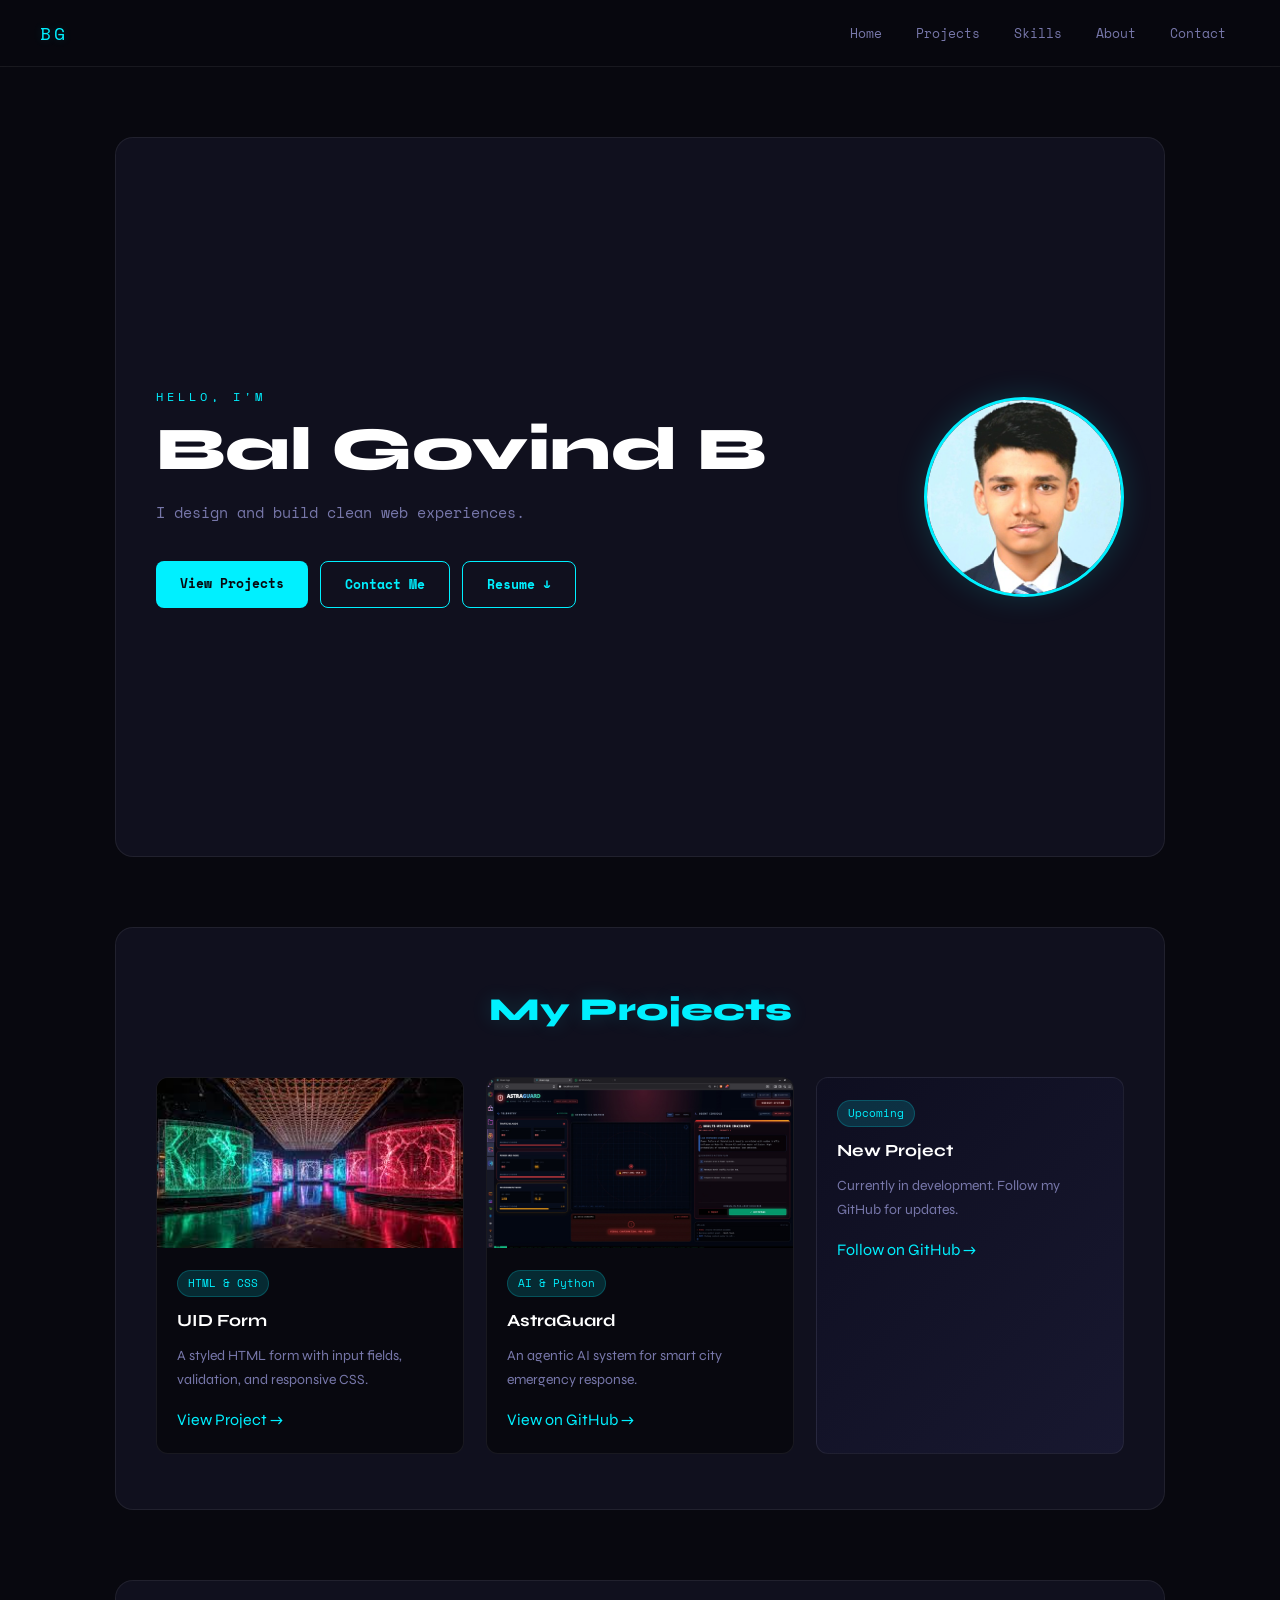
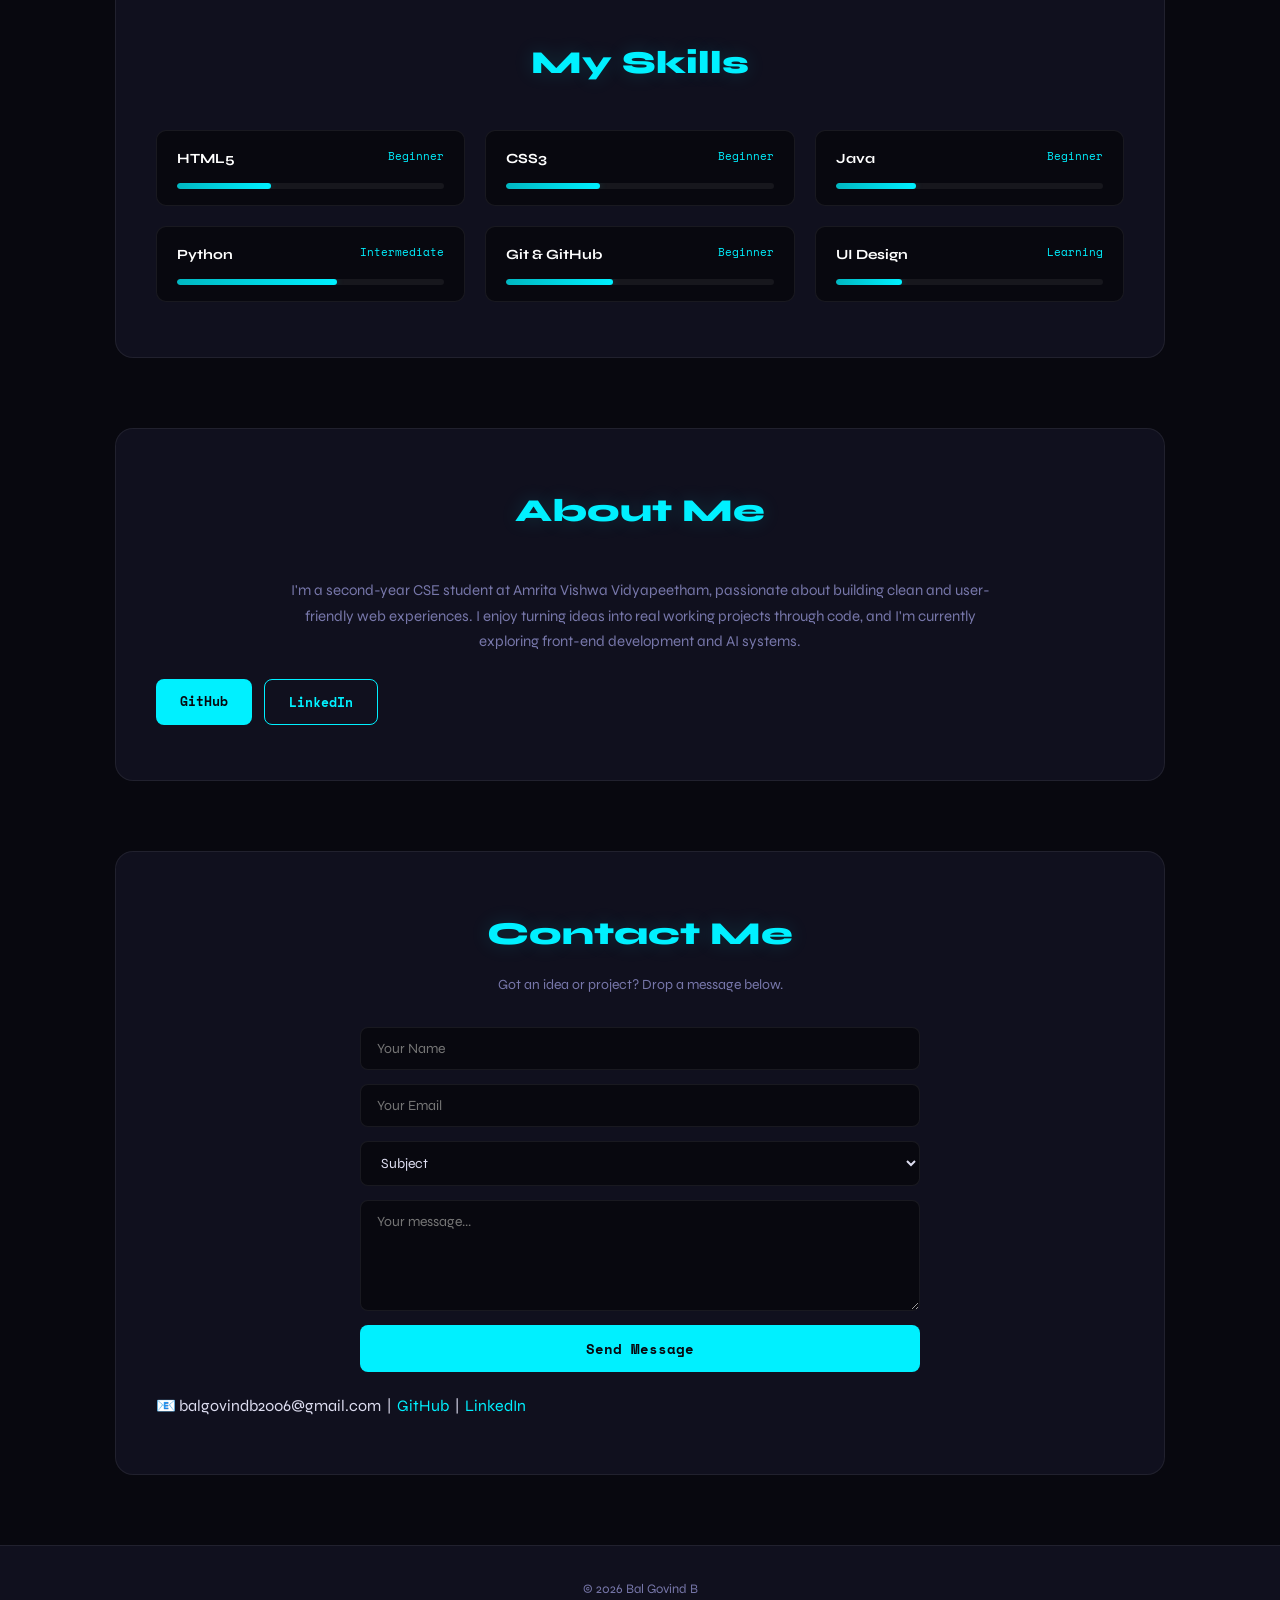
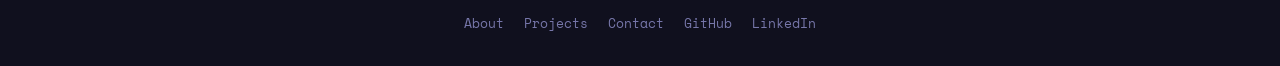
==== commit 1bca5fa8: "Add files via upload" ====
--- a/index.html
+++ b/index.html
@@ -2,355 +2,150 @@
 <html lang="en">
 <head>
   <meta charset="UTF-8">
+  <meta name="viewport" content="width=device-width, initial-scale=1.0">
   <title>Bal Govind B | Portfolio</title>
-  <meta name="viewport" content="width=device-width, initial-scale=1.0">
   <link rel="stylesheet" href="style.css">
-  <link href="https://fonts.googleapis.com/css2?family=Space+Mono:wght@400;700&family=Syne:wght@400;600;800&display=swap" rel="stylesheet">
 </head>
-
 <body>
 
-<!-- ================= NAVBAR ================= -->
-<nav id="navbar">
-  <div class="nav-logo">BG</div>
-  <div class="nav-links">
-    <a href="#home" class="nav-link active">Home</a>
-    <a href="#projects" class="nav-link">Projects</a>
-    <a href="#skills" class="nav-link">Skills</a>
-    <a href="#about" class="nav-link">About</a>
-    <a href="#contact" class="nav-link">Contact</a>
-  </div>
-  <div class="hamburger" id="hamburger">
-    <span></span><span></span><span></span>
+<nav>
+  <span class="logo">BG</span>
+  <div class="links">
+    <a href="#home">Home</a>
+    <a href="#projects">Projects</a>
+    <a href="#skills">Skills</a>
+    <a href="#about">About</a>
+    <a href="#contact">Contact</a>
   </div>
 </nav>
 
-<!-- ================= HOME ================= -->
 <section id="home">
   <div class="hero-text">
-    <p class="intro fade-in-up" style="animation-delay:0.1s">HELLO, I'M</p>
-    <h1 class="fade-in-up" style="animation-delay:0.2s">Bal Govind B</h1>
-    <h2 class="tagline fade-in-up" style="animation-delay:0.3s">
-      <span id="typed-text"></span><span class="cursor">|</span>
-    </h2>
-    <div class="hero-buttons fade-in-up" style="animation-delay:0.5s">
-      <a href="#projects" class="btn primary">View My Projects</a>
-      <a href="resume.pdf" class="btn secondary" download>Download Resume</a>
-      <a href="#contact" class="btn ghost">Contact Me</a>
+    <p class="intro">HELLO, I'M</p>
+    <h1>Bal Govind B</h1>
+    <p class="tagline">I design and build clean web experiences.</p>
+    <div class="buttons">
+      <a href="#projects" class="btn">View Projects</a>
+      <a href="#contact" class="btn outline">Contact Me</a>
+      <a href="resume.pdf" class="btn outline" download>Resume ↓</a>
     </div>
   </div>
-  <div class="hero-photo fade-in-up" style="animation-delay:0.4s">
-    <div class="photo-ring">
-      <img src="images/Bal-Blazer-Photo.jpg" class="profile" alt="Profile Photo">
-    </div>
-  </div>
+  <img src="images/Bal-Blazer-Photo.jpg" class="profile" alt="Bal Govind">
 </section>
 
-<!-- ================= PROJECTS ================= -->
 <section id="projects">
-  <h2 class="section-title reveal">My Projects</h2>
-  <p class="section-sub reveal">Things I've built so far</p>
+  <h2>My Projects</h2>
+  <div class="cards">
 
-  <div class="projects-container">
-
-    <div class="card reveal">
-      <div class="card-img-wrap">
-        <img src="images/Matrix.jpg" alt="UID Form Project">
-        <div class="card-overlay">
-          <a href="form.html" target="_blank" class="overlay-btn">Open Project</a>
-        </div>
-      </div>
+    <div class="card">
+      <img src="images/Matrix.jpg" alt="UID Form">
       <div class="card-body">
         <span class="tag">HTML & CSS</span>
         <h3>UID Form</h3>
-        <p>HTML form project demonstrating input fields, validation, and responsive styling using CSS.</p>
-        <a href="form.html" target="_blank" class="card-link">View Project →</a>
+        <p>A styled HTML form with input fields, validation, and responsive CSS.</p>
+        <a href="form.html" target="_blank">View Project →</a>
       </div>
     </div>
 
-    <div class="card reveal" style="animation-delay:0.1s">
-      <div class="card-img-wrap">
-        <img src="images/Triggered.jpg" alt="AstraGuard Project">
-        <div class="card-overlay">
-          <a href="https://github.com/BalGovindB/AstraGuard" target="_blank" class="overlay-btn">Open Project</a>
-        </div>
-      </div>
+    <div class="card">
+      <img src="images/Triggered.jpg" alt="AstraGuard">
       <div class="card-body">
         <span class="tag">AI & Python</span>
         <h3>AstraGuard</h3>
-        <p>An Agentic AI system for Smart City Emergency Response, built with multi-agent architecture.</p>
-        <a href="https://github.com/BalGovindB/AstraGuard" target="_blank" class="card-link">View on GitHub →</a>
+        <p>An agentic AI system for smart city emergency response.</p>
+        <a href="https://github.com/BalGovindB/AstraGuard" target="_blank">View on GitHub →</a>
       </div>
     </div>
 
-    <div class="card reveal" style="animation-delay:0.2s">
-      <div class="card-img-wrap coming-soon-img">
-        <div class="coming-soon-inner">
-          <span class="cs-icon">🚀</span>
-          <p>Coming Soon</p>
-        </div>
-        <div class="card-overlay">
-          <span class="overlay-btn disabled">In Progress</span>
-        </div>
-      </div>
+    <div class="card coming">
       <div class="card-body">
         <span class="tag">Upcoming</span>
         <h3>New Project</h3>
-        <p>Currently in development. Stay tuned for something exciting — follow my GitHub for updates.</p>
-        <a href="https://github.com/BalGovindB" target="_blank" class="card-link">Follow on GitHub →</a>
+        <p>Currently in development. Follow my GitHub for updates.</p>
+        <a href="https://github.com/BalGovindB" target="_blank">Follow on GitHub →</a>
       </div>
     </div>
 
   </div>
 </section>
 
-<!-- ================= SKILLS ================= -->
 <section id="skills">
-  <h2 class="section-title reveal">My Skills</h2>
-  <p class="section-sub reveal">Technologies I work with</p>
+  <h2>My Skills</h2>
+  <div class="skills">
 
-  <div class="skills-grid reveal">
-
-    <div class="skill-item">
-      <div class="skill-header">
-        <span class="skill-name">HTML5</span>
-        <span class="skill-level">Beginner</span>
-      </div>
-      <div class="bar-track"><div class="bar-fill" data-width="35%"></div></div>
+    <div class="skill">
+      <div class="skill-top"><span>HTML5</span><span>Beginner</span></div>
+      <div class="bar"><div style="width:35%"></div></div>
     </div>
 
-    <div class="skill-item">
-      <div class="skill-header">
-        <span class="skill-name">CSS3</span>
-        <span class="skill-level">Beginner</span>
-      </div>
-      <div class="bar-track"><div class="bar-fill" data-width="35%"></div></div>
+    <div class="skill">
+      <div class="skill-top"><span>CSS3</span><span>Beginner</span></div>
+      <div class="bar"><div style="width:35%"></div></div>
     </div>
 
-    <div class="skill-item">
-      <div class="skill-header">
-        <span class="skill-name">Java</span>
-        <span class="skill-level">Beginner</span>
-      </div>
-      <div class="bar-track"><div class="bar-fill" data-width="30%"></div></div>
+    <div class="skill">
+      <div class="skill-top"><span>Java</span><span>Beginner</span></div>
+      <div class="bar"><div style="width:30%"></div></div>
     </div>
 
-    <div class="skill-item">
-      <div class="skill-header">
-        <span class="skill-name">Python</span>
-        <span class="skill-level">Intermediate</span>
-      </div>
-      <div class="bar-track"><div class="bar-fill" data-width="60%"></div></div>
+    <div class="skill">
+      <div class="skill-top"><span>Python</span><span>Intermediate</span></div>
+      <div class="bar"><div style="width:60%"></div></div>
     </div>
 
-    <div class="skill-item">
-      <div class="skill-header">
-        <span class="skill-name">Git & GitHub</span>
-        <span class="skill-level">Beginner</span>
-      </div>
-      <div class="bar-track"><div class="bar-fill" data-width="40%"></div></div>
+    <div class="skill">
+      <div class="skill-top"><span>Git & GitHub</span><span>Beginner</span></div>
+      <div class="bar"><div style="width:40%"></div></div>
     </div>
 
-    <div class="skill-item">
-      <div class="skill-header">
-        <span class="skill-name">UI Design</span>
-        <span class="skill-level">Learning</span>
-      </div>
-      <div class="bar-track"><div class="bar-fill" data-width="25%"></div></div>
+    <div class="skill">
+      <div class="skill-top"><span>UI Design</span><span>Learning</span></div>
+      <div class="bar"><div style="width:25%"></div></div>
     </div>
 
   </div>
 </section>
 
-<!-- ================= ABOUT ================= -->
 <section id="about">
-  <h2 class="section-title reveal">About Me</h2>
-
-  <div class="about-grid">
-    <div class="about-text reveal">
-      <p>
-        I'm a second-year Computer Science and Engineering student at Amrita Vishwa Vidyapeetham, passionate about building clean and user-friendly web experiences.
-      </p>
-      <p>
-        My interest lies at the intersection of design and code — I enjoy turning ideas into real, working products. I'm currently learning front-end development and exploring AI-powered systems through projects like AstraGuard.
-      </p>
-      <p>
-        Outside of class, I spend time working on side projects, sharpening my Python skills, and staying curious about new technologies in the AI and web space.
-      </p>
-      <div class="about-links">
-        <a href="https://github.com/BalGovindB" target="_blank" class="btn primary">GitHub</a>
-        <a href="https://linkedin.com/in/balgovindb" target="_blank" class="btn secondary">LinkedIn</a>
-      </div>
-    </div>
-
-    <div class="timeline reveal">
-      <h3>Journey</h3>
-      <div class="timeline-item">
-        <div class="tl-dot"></div>
-        <div class="tl-content">
-          <span class="tl-year">2023</span>
-          <p>Started B.Tech in CSE at Amrita Vishwa Vidyapeetham</p>
-        </div>
-      </div>
-      <div class="timeline-item">
-        <div class="tl-dot"></div>
-        <div class="tl-content">
-          <span class="tl-year">2024</span>
-          <p>Built first projects in HTML, CSS, and Python</p>
-        </div>
-      </div>
-      <div class="timeline-item">
-        <div class="tl-dot"></div>
-        <div class="tl-content">
-          <span class="tl-year">2025</span>
-          <p>Developed AstraGuard — an Agentic AI for Smart Cities</p>
-        </div>
-      </div>
-      <div class="timeline-item">
-        <div class="tl-dot"></div>
-        <div class="tl-content">
-          <span class="tl-year">Now</span>
-          <p>Learning UI Design, exploring full-stack development</p>
-        </div>
-      </div>
-    </div>
+  <h2>About Me</h2>
+  <p>I'm a second-year CSE student at Amrita Vishwa Vidyapeetham, passionate about building clean and user-friendly web experiences. I enjoy turning ideas into real working projects through code, and I'm currently exploring front-end development and AI systems.</p>
+  <div class="buttons" style="margin-top:24px">
+    <a href="https://github.com/BalGovindB" class="btn" target="_blank">GitHub</a>
+    <a href="https://linkedin.com/in/balgovindb" class="btn outline" target="_blank">LinkedIn</a>
   </div>
 </section>
 
-<!-- ================= CONTACT ================= -->
 <section id="contact">
-  <h2 class="section-title reveal">Contact Me</h2>
-  <p class="section-sub reveal">Got an idea or project? Let's talk.</p>
-
-  <div class="contact-grid">
-    <div class="contact-info reveal">
-      <div class="contact-card">
-        <span class="contact-icon">📧</span>
-        <div>
-          <p class="contact-label">Email</p>
-          <a href="mailto:balgovindb2006@gmail.com">balgovindb2006@gmail.com</a>
-        </div>
-      </div>
-      <div class="contact-card">
-        <span class="contact-icon">💼</span>
-        <div>
-          <p class="contact-label">LinkedIn</p>
-          <a href="https://linkedin.com/in/balgovindb" target="_blank">linkedin.com/in/balgovindb</a>
-        </div>
-      </div>
-      <div class="contact-card">
-        <span class="contact-icon">🐙</span>
-        <div>
-          <p class="contact-label">GitHub</p>
-          <a href="https://github.com/BalGovindB" target="_blank">github.com/BalGovindB</a>
-        </div>
-      </div>
-    </div>
-
-    <form class="contact-form reveal" id="contactForm">
-      <input type="text" placeholder="Your Name" required>
-      <input type="email" placeholder="Your Email" required>
-      <select required>
-        <option value="" disabled selected>Subject</option>
-        <option>General Inquiry</option>
-        <option>Collaboration</option>
-        <option>Feedback</option>
-        <option>Other</option>
-      </select>
-      <textarea placeholder="Your message..." rows="5"></textarea>
-      <button type="submit" class="btn primary">Send Message</button>
-    </form>
-  </div>
+  <h2>Contact Me</h2>
+  <p class="sub">Got an idea or project? Drop a message below.</p>
+  <form>
+    <input type="text" placeholder="Your Name" required>
+    <input type="email" placeholder="Your Email" required>
+    <select required>
+      <option value="" disabled selected>Subject</option>
+      <option>General Inquiry</option>
+      <option>Collaboration</option>
+      <option>Feedback</option>
+    </select>
+    <textarea rows="5" placeholder="Your message..."></textarea>
+    <button type="submit">Send Message</button>
+  </form>
+  <p style="margin-top:20px">📧 balgovindb2006@gmail.com &nbsp;|&nbsp;
+    <a href="https://github.com/BalGovindB" target="_blank">GitHub</a> &nbsp;|&nbsp;
+    <a href="https://linkedin.com/in/balgovindb" target="_blank">LinkedIn</a>
+  </p>
 </section>
 
-<!-- ================= FOOTER ================= -->
 <footer>
-  <div class="footer-inner">
-    <p class="footer-name">Bal Govind B</p>
-    <div class="footer-links">
-      <a href="#about">About</a>
-      <a href="#projects">Projects</a>
-      <a href="#contact">Contact</a>
-      <a href="https://github.com/BalGovindB" target="_blank">GitHub</a>
-      <a href="https://linkedin.com/in/balgovindb" target="_blank">LinkedIn</a>
-    </div>
-    <p class="footer-copy">© 2026 Bal Govind B — Built with HTML & CSS</p>
+  <p>© 2026 Bal Govind B</p>
+  <div>
+    <a href="#about">About</a>
+    <a href="#projects">Projects</a>
+    <a href="#contact">Contact</a>
+    <a href="https://github.com/BalGovindB" target="_blank">GitHub</a>
+    <a href="https://linkedin.com/in/balgovindb" target="_blank">LinkedIn</a>
   </div>
 </footer>
 
-<script>
-  // ── Typing animation ──
-  const phrases = [
-    "I build clean web experiences.",
-    "I love learning new things.",
-    "I turn ideas into code.",
-  ];
-  let pi = 0, ci = 0, deleting = false;
-  const el = document.getElementById('typed-text');
-  function type() {
-    const phrase = phrases[pi];
-    if (!deleting) {
-      el.textContent = phrase.slice(0, ++ci);
-      if (ci === phrase.length) { deleting = true; setTimeout(type, 1800); return; }
-    } else {
-      el.textContent = phrase.slice(0, --ci);
-      if (ci === 0) { deleting = false; pi = (pi + 1) % phrases.length; }
-    }
-    setTimeout(type, deleting ? 50 : 90);
-  }
-  type();
-
-  // ── Scroll reveal ──
-  const reveals = document.querySelectorAll('.reveal');
-  const observer = new IntersectionObserver((entries) => {
-    entries.forEach(e => { if (e.isIntersecting) { e.target.classList.add('visible'); } });
-  }, { threshold: 0.15 });
-  reveals.forEach(r => observer.observe(r));
-
-  // ── Skill bars animate when visible ──
-  const barObserver = new IntersectionObserver((entries) => {
-    entries.forEach(e => {
-      if (e.isIntersecting) {
-        e.target.querySelectorAll('.bar-fill').forEach(bar => {
-          bar.style.width = bar.dataset.width;
-        });
-      }
-    });
-  }, { threshold: 0.3 });
-  document.querySelectorAll('.skills-grid').forEach(g => barObserver.observe(g));
-
-  // ── Sticky navbar scroll effect ──
-  window.addEventListener('scroll', () => {
-    const nav = document.getElementById('navbar');
-    nav.classList.toggle('scrolled', window.scrollY > 50);
-
-    // active nav link
-    const sections = document.querySelectorAll('section');
-    let current = '';
-    sections.forEach(s => {
-      if (window.scrollY >= s.offsetTop - 120) current = s.id;
-    });
-    document.querySelectorAll('.nav-link').forEach(a => {
-      a.classList.toggle('active', a.getAttribute('href') === '#' + current);
-    });
-  });
-
-  // ── Hamburger menu ──
-  const ham = document.getElementById('hamburger');
-  const navLinks = document.querySelector('.nav-links');
-  ham.addEventListener('click', () => {
-    ham.classList.toggle('open');
-    navLinks.classList.toggle('open');
-  });
-
-  // ── Contact form ──
-  document.getElementById('contactForm').addEventListener('submit', function(e) {
-    e.preventDefault();
-    const btn = this.querySelector('button');
-    btn.textContent = 'Message Sent ✓';
-    btn.style.background = '#00c2cc';
-    setTimeout(() => { btn.textContent = 'Send Message'; btn.style.background = ''; this.reset(); }, 3000);
-  });
-</script>
 </body>
 </html>
--- a/style.css
+++ b/style.css
@@ -1,88 +1,42 @@
-/* ===== CSS VARIABLES ===== */
+/* === FONTS & VARIABLES === */
+@import url('https://fonts.googleapis.com/css2?family=Syne:wght@400;700;800&family=Space+Mono&display=swap');
+
 :root {
-  --bg: #07070f;
-  --bg2: #0e0e1c;
-  --surface: rgba(255,255,255,0.04);
-  --surface-hover: rgba(255,255,255,0.08);
-  --cyan: #00f7ff;
-  --cyan-dim: #00c2cc;
-  --cyan-glow: rgba(0,247,255,0.2);
-  --text: #e8e8f0;
-  --text-muted: #8888aa;
-  --border: rgba(255,255,255,0.08);
-  --radius: 14px;
-  --font-display: 'Syne', sans-serif;
-  --font-mono: 'Space Mono', monospace;
-}
-
-/* ===== RESET & BASE ===== */
-*, *::before, *::after { box-sizing: border-box; margin: 0; padding: 0; }
+  --bg:     #08080f;
+  --bg2:    #10101e;
+  --cyan:   #00f0ff;
+  --dim:    #00b8c2;
+  --glow:   rgba(0, 240, 255, 0.15);
+  --text:   #ddddf0;
+  --muted:  #7777aa;
+  --border: rgba(255,255,255,0.07);
+}
+
+/* === BASE === */
+* { margin: 0; padding: 0; box-sizing: border-box; }
 
 html { scroll-behavior: smooth; }
 
 body {
-  font-family: var(--font-display);
+  font-family: 'Syne', sans-serif;
   background: var(--bg);
   color: var(--text);
   line-height: 1.7;
-  overflow-x: hidden;
-}
-
-/* Subtle grid texture */
-body::before {
-  content: '';
-  position: fixed;
-  inset: 0;
-  background-image:
-    linear-gradient(rgba(0,247,255,0.02) 1px, transparent 1px),
-    linear-gradient(90deg, rgba(0,247,255,0.02) 1px, transparent 1px);
-  background-size: 60px 60px;
-  pointer-events: none;
-  z-index: 0;
-}
-
-section, nav, footer { position: relative; z-index: 1; }
-
-a { color: var(--cyan); text-decoration: none; transition: color 0.3s; }
-a:hover { color: var(--cyan-dim); }
-
-/* ===== FADE-IN ANIMATIONS ===== */
-@keyframes fadeInUp {
-  from { opacity: 0; transform: translateY(30px); }
-  to   { opacity: 1; transform: translateY(0); }
-}
-
-@keyframes blink {
-  0%, 100% { opacity: 1; }
-  50%       { opacity: 0; }
-}
-
-@keyframes glow-pulse {
-  0%, 100% { box-shadow: 0 0 20px var(--cyan-glow); }
-  50%       { box-shadow: 0 0 40px rgba(0,247,255,0.4); }
-}
-
-@keyframes growBar {
-  from { width: 0; }
-}
-
-.fade-in-up {
-  opacity: 0;
-  animation: fadeInUp 0.7s ease both;
-}
-
-/* Scroll reveal */
-.reveal {
-  opacity: 0;
-  transform: translateY(28px);
-  transition: opacity 0.6s ease, transform 0.6s ease;
-}
-.reveal.visible {
-  opacity: 1;
-  transform: translateY(0);
-}
-
-/* ===== NAVBAR ===== */
+}
+
+a { color: var(--cyan); text-decoration: none; }
+a:hover { color: var(--dim); }
+
+h2 {
+  font-size: 2rem;
+  font-weight: 800;
+  color: var(--cyan);
+  text-align: center;
+  margin-bottom: 40px;
+  text-shadow: 0 0 20px var(--glow);
+}
+
+/* === NAVBAR === */
 nav {
   position: sticky;
   top: 0;
@@ -90,579 +44,332 @@
   align-items: center;
   justify-content: space-between;
   padding: 16px 40px;
-  background: rgba(7,7,15,0.7);
-  backdrop-filter: blur(12px);
-  border-bottom: 1px solid transparent;
-  transition: border-color 0.3s, background 0.3s;
-  z-index: 100;
-}
-
-nav.scrolled {
-  border-bottom-color: var(--border);
-  background: rgba(7,7,15,0.92);
-}
-
-.nav-logo {
-  font-family: var(--font-mono);
+  background: rgba(8,8,15,0.85);
+  backdrop-filter: blur(10px);
+  border-bottom: 1px solid var(--border);
+  z-index: 99;
+}
+
+.logo {
+  font-family: 'Space Mono', monospace;
   font-size: 18px;
-  font-weight: 700;
-  color: var(--cyan);
-  letter-spacing: 2px;
-  text-shadow: 0 0 12px var(--cyan-glow);
-}
-
-.nav-links { display: flex; gap: 8px; }
-
-.nav-link {
-  font-family: var(--font-mono);
+  color: var(--cyan);
+  letter-spacing: 3px;
+  text-shadow: 0 0 10px var(--glow);
+}
+
+.links { display: flex; gap: 6px; }
+
+.links a {
+  font-family: 'Space Mono', monospace;
   font-size: 13px;
-  color: var(--text-muted);
+  color: var(--muted);
   padding: 6px 14px;
   border-radius: 6px;
   transition: color 0.3s, background 0.3s;
-  position: relative;
-}
-
-.nav-link::after {
-  content: '';
-  position: absolute;
-  bottom: 2px; left: 14px; right: 14px;
-  height: 2px;
-  background: var(--cyan);
-  transform: scaleX(0);
-  transition: transform 0.3s ease;
-  border-radius: 2px;
-}
-
-.nav-link:hover,
-.nav-link.active {
-  color: var(--cyan);
-  background: var(--cyan-glow);
-}
-
-.nav-link:hover::after,
-.nav-link.active::after { transform: scaleX(1); }
-
-/* Hamburger */
-.hamburger {
-  display: none;
-  flex-direction: column;
-  gap: 5px;
-  cursor: pointer;
-  padding: 4px;
-}
-.hamburger span {
-  display: block;
-  width: 22px; height: 2px;
-  background: var(--text);
-  border-radius: 2px;
-  transition: 0.3s;
-}
-.hamburger.open span:nth-child(1) { transform: rotate(45deg) translate(5px,5px); }
-.hamburger.open span:nth-child(2) { opacity: 0; }
-.hamburger.open span:nth-child(3) { transform: rotate(-45deg) translate(5px,-5px); }
-
-/* ===== SECTIONS ===== */
+}
+
+.links a:hover {
+  color: var(--cyan);
+  background: var(--glow);
+}
+
+/* === SECTIONS === */
 section {
-  max-width: 1100px;
-  margin: 80px auto;
-  padding: 60px 40px;
-  background: var(--surface);
+  max-width: 1050px;
+  margin: 70px auto;
+  padding: 55px 40px;
+  background: var(--bg2);
   border: 1px solid var(--border);
-  border-radius: 20px;
-}
-
-.section-title {
-  font-size: 2rem;
-  font-weight: 800;
-  color: var(--cyan);
-  text-align: center;
-  margin-bottom: 8px;
-  text-shadow: 0 0 30px var(--cyan-glow);
-}
-
-.section-sub {
-  text-align: center;
-  color: var(--text-muted);
-  font-size: 14px;
-  margin-bottom: 48px;
-  font-family: var(--font-mono);
-}
-
-/* ===== HOME / HERO ===== */
+  border-radius: 18px;
+  animation: fadeUp 0.7s ease both;
+}
+
+/* Stagger each section's fade-in */
+section:nth-child(2) { animation-delay: 0.1s; }
+section:nth-child(3) { animation-delay: 0.2s; }
+section:nth-child(4) { animation-delay: 0.3s; }
+section:nth-child(5) { animation-delay: 0.4s; }
+section:nth-child(6) { animation-delay: 0.5s; }
+
+@keyframes fadeUp {
+  from { opacity: 0; transform: translateY(30px); }
+  to   { opacity: 1; transform: translateY(0); }
+}
+
+/* === HOME === */
 #home {
   display: flex;
   align-items: center;
   justify-content: space-between;
   gap: 40px;
-  min-height: 85vh;
-  margin-top: 20px;
-  background: linear-gradient(135deg, rgba(0,247,255,0.04) 0%, transparent 60%), var(--surface);
-}
-
-.hero-text { flex: 1; }
+  min-height: 80vh;
+}
 
 .intro {
-  font-family: var(--font-mono);
-  font-size: 13px;
+  font-family: 'Space Mono', monospace;
+  font-size: 12px;
   letter-spacing: 4px;
   color: var(--cyan);
-  margin-bottom: 12px;
-}
-
-.hero-text h1 {
-  font-size: clamp(2.4rem, 5vw, 4rem);
+  margin-bottom: 10px;
+}
+
+h1 {
+  font-size: clamp(2.2rem, 5vw, 3.8rem);
   font-weight: 800;
   color: #fff;
   line-height: 1.1;
-  margin-bottom: 20px;
+  margin-bottom: 16px;
 }
 
 .tagline {
-  font-family: var(--font-mono);
-  font-size: clamp(14px, 2vw, 18px);
-  color: var(--text-muted);
-  margin-bottom: 40px;
-  min-height: 28px;
-}
-
-.cursor {
-  color: var(--cyan);
-  animation: blink 1s step-end infinite;
-}
-
-.hero-buttons { display: flex; gap: 14px; flex-wrap: wrap; }
-
-/* ===== BUTTONS ===== */
+  font-family: 'Space Mono', monospace;
+  font-size: 15px;
+  color: var(--muted);
+  margin-bottom: 36px;
+}
+
+.buttons { display: flex; gap: 12px; flex-wrap: wrap; }
+
+/* === BUTTONS === */
 .btn {
-  display: inline-block;
-  padding: 12px 26px;
+  padding: 11px 24px;
   border-radius: 8px;
-  font-family: var(--font-mono);
+  font-family: 'Space Mono', monospace;
   font-size: 13px;
   font-weight: 700;
-  transition: transform 0.2s, box-shadow 0.2s, background 0.2s;
+  background: var(--cyan);
+  color: #08080f;
+  border: none;
   cursor: pointer;
-}
-
-.btn.primary {
-  background: var(--cyan);
-  color: #07070f;
-  border: none;
-}
-.btn.primary:hover {
+  transition: transform 0.2s, box-shadow 0.2s;
+}
+
+.btn:hover {
   transform: translateY(-2px);
-  box-shadow: 0 8px 24px var(--cyan-glow);
-  color: #07070f;
-}
-
-.btn.secondary {
+  box-shadow: 0 8px 20px var(--glow);
+  color: #08080f;
+}
+
+.btn.outline {
   background: transparent;
   color: var(--cyan);
   border: 1px solid var(--cyan);
 }
-.btn.secondary:hover {
-  background: var(--cyan-glow);
-  transform: translateY(-2px);
-}
-
-.btn.ghost {
-  background: var(--surface-hover);
-  color: var(--text);
-  border: 1px solid var(--border);
-}
-.btn.ghost:hover {
-  background: rgba(255,255,255,0.1);
-  transform: translateY(-2px);
-}
-
-/* ===== HERO PHOTO ===== */
-.hero-photo { flex-shrink: 0; }
-
-.photo-ring {
-  width: 220px; height: 220px;
-  border-radius: 50%;
-  padding: 4px;
-  background: linear-gradient(135deg, var(--cyan), transparent 60%);
-  animation: glow-pulse 3s ease-in-out infinite;
-}
-
+
+.btn.outline:hover {
+  background: var(--glow);
+  color: var(--cyan);
+}
+
+/* === PROFILE PHOTO === */
 .profile {
-  width: 100%; height: 100%;
+  width: 200px;
+  height: 200px;
   border-radius: 50%;
   object-fit: cover;
+  border: 3px solid var(--cyan);
+  box-shadow: 0 0 30px var(--glow);
+  flex-shrink: 0;
+  animation: pulse 3s ease-in-out infinite;
+}
+
+@keyframes pulse {
+  0%, 100% { box-shadow: 0 0 20px var(--glow); }
+  50%       { box-shadow: 0 0 40px rgba(0,240,255,0.35); }
+}
+
+/* === PROJECTS === */
+.cards {
+  display: grid;
+  grid-template-columns: repeat(auto-fit, minmax(270px, 1fr));
+  gap: 22px;
+}
+
+.card {
+  background: var(--bg);
+  border: 1px solid var(--border);
+  border-radius: 12px;
+  overflow: hidden;
+  transition: transform 0.3s, border-color 0.3s, box-shadow 0.3s;
+}
+
+.card:hover {
+  transform: translateY(-6px);
+  border-color: rgba(0,240,255,0.3);
+  box-shadow: 0 16px 36px rgba(0,0,0,0.4);
+}
+
+.card img {
+  width: 100%;
+  height: 170px;
+  object-fit: cover;
   display: block;
-  background: var(--bg2);
-}
-
-/* ===== PROJECTS ===== */
-.projects-container {
-  display: grid;
-  grid-template-columns: repeat(auto-fit, minmax(280px, 1fr));
-  gap: 24px;
-}
-
-.card {
-  background: var(--bg2);
-  border: 1px solid var(--border);
-  border-radius: var(--radius);
-  overflow: hidden;
-  transition: transform 0.3s, box-shadow 0.3s, border-color 0.3s;
-}
-
-.card:hover {
-  transform: translateY(-8px);
-  box-shadow: 0 20px 40px rgba(0,0,0,0.4);
-  border-color: rgba(0,247,255,0.3);
-}
-
-.card-img-wrap {
-  position: relative;
-  overflow: hidden;
-  height: 180px;
-}
-
-.card-img-wrap img {
-  width: 100%; height: 100%;
-  object-fit: cover;
   transition: transform 0.4s;
-  display: block;
-}
-
-.card:hover .card-img-wrap img { transform: scale(1.05); }
-
-.card-overlay {
-  position: absolute;
-  inset: 0;
-  background: rgba(0,247,255,0.15);
-  display: flex;
-  align-items: center;
-  justify-content: center;
-  opacity: 0;
-  transition: opacity 0.3s;
-  backdrop-filter: blur(2px);
-}
-
-.card:hover .card-overlay { opacity: 1; }
-
-.overlay-btn {
-  background: var(--cyan);
-  color: #07070f;
-  padding: 10px 22px;
-  border-radius: 8px;
-  font-family: var(--font-mono);
-  font-size: 13px;
-  font-weight: 700;
-  transition: transform 0.2s;
-}
-.overlay-btn:hover { transform: scale(1.05); color: #07070f; }
-.overlay-btn.disabled { opacity: 0.6; pointer-events: none; }
-
-.coming-soon-img {
-  background: linear-gradient(135deg, #0e0e1c, #1a1a2e);
-  display: flex;
-  align-items: center;
-  justify-content: center;
-}
-
-.coming-soon-inner {
-  text-align: center;
-  pointer-events: none;
-}
-
-.cs-icon { font-size: 36px; display: block; margin-bottom: 8px; }
-.coming-soon-inner p { color: var(--text-muted); font-size: 14px; font-family: var(--font-mono); }
+}
+
+.card:hover img { transform: scale(1.05); }
+
+.coming {
+  min-height: 170px;
+  background: linear-gradient(135deg, #0e0e20, #181830);
+  display: flex;
+  align-items: stretch;
+}
 
 .card-body { padding: 20px; }
 
 .tag {
   display: inline-block;
-  font-family: var(--font-mono);
+  font-family: 'Space Mono', monospace;
   font-size: 11px;
   padding: 3px 10px;
-  background: var(--cyan-glow);
+  background: var(--glow);
   color: var(--cyan);
   border-radius: 99px;
+  border: 1px solid rgba(0,240,255,0.2);
   margin-bottom: 10px;
-  border: 1px solid rgba(0,247,255,0.2);
 }
 
 .card-body h3 {
-  font-size: 18px;
-  font-weight: 700;
+  font-size: 17px;
   color: #fff;
   margin-bottom: 8px;
 }
 
 .card-body p {
   font-size: 14px;
-  color: var(--text-muted);
-  margin-bottom: 16px;
-  line-height: 1.6;
-}
-
-.card-link {
-  font-family: var(--font-mono);
-  font-size: 13px;
-  color: var(--cyan);
-  transition: gap 0.2s;
-}
-.card-link:hover { color: var(--cyan-dim); }
-
-/* ===== SKILLS ===== */
-.skills-grid {
-  display: grid;
-  grid-template-columns: repeat(auto-fit, minmax(280px, 1fr));
-  gap: 28px;
-}
-
-.skill-item {
-  background: var(--bg2);
+  color: var(--muted);
+  margin-bottom: 14px;
+}
+
+/* === SKILLS === */
+.skills { display: grid; grid-template-columns: repeat(auto-fit, minmax(270px, 1fr)); gap: 20px; }
+
+.skill {
+  background: var(--bg);
   border: 1px solid var(--border);
   border-radius: 10px;
-  padding: 18px 20px;
-}
-
-.skill-header {
+  padding: 16px 20px;
+}
+
+.skill-top {
   display: flex;
   justify-content: space-between;
-  align-items: center;
   margin-bottom: 12px;
-}
-
-.skill-name {
-  font-family: var(--font-mono);
   font-size: 14px;
-  color: #fff;
-  font-weight: 700;
-}
-
-.skill-level {
-  font-family: var(--font-mono);
-  font-size: 11px;
-  color: var(--cyan);
-  background: var(--cyan-glow);
-  padding: 2px 10px;
-  border-radius: 99px;
-}
-
-.bar-track {
+}
+
+.skill-top span:first-child { color: #fff; font-weight: 700; }
+.skill-top span:last-child  { font-family: 'Space Mono', monospace; font-size: 11px; color: var(--cyan); }
+
+.bar {
   height: 6px;
-  background: rgba(255,255,255,0.07);
+  background: rgba(255,255,255,0.06);
   border-radius: 99px;
   overflow: hidden;
 }
 
-.bar-fill {
+.bar div {
   height: 100%;
-  width: 0;
-  background: linear-gradient(90deg, var(--cyan-dim), var(--cyan));
+  background: linear-gradient(90deg, var(--dim), var(--cyan));
   border-radius: 99px;
-  transition: width 1.2s cubic-bezier(0.4,0,0.2,1);
-  box-shadow: 0 0 8px var(--cyan-glow);
-}
-
-/* ===== ABOUT ===== */
-.about-grid {
-  display: grid;
-  grid-template-columns: 1fr 1fr;
-  gap: 40px;
-  align-items: start;
-}
-
-.about-text p {
-  color: var(--text-muted);
-  margin-bottom: 16px;
-  font-size: 15px;
-}
-
-.about-links { display: flex; gap: 14px; margin-top: 24px; }
-
-/* Timeline */
-.timeline { padding-left: 12px; }
-.timeline h3 {
-  font-family: var(--font-mono);
-  font-size: 14px;
-  color: var(--cyan);
-  letter-spacing: 2px;
-  margin-bottom: 24px;
-}
-
-.timeline-item {
-  display: flex;
-  gap: 16px;
-  margin-bottom: 24px;
-  position: relative;
-}
-
-.timeline-item:not(:last-child)::after {
-  content: '';
-  position: absolute;
-  left: 6px; top: 14px;
-  width: 1px; height: calc(100% + 10px);
-  background: linear-gradient(to bottom, var(--cyan), transparent);
-}
-
-.tl-dot {
-  width: 13px; height: 13px;
-  border-radius: 50%;
-  background: var(--cyan);
-  border: 2px solid var(--bg);
-  box-shadow: 0 0 10px var(--cyan-glow);
-  flex-shrink: 0;
-  margin-top: 5px;
-}
-
-.tl-year {
-  font-family: var(--font-mono);
-  font-size: 12px;
-  color: var(--cyan);
-  display: block;
-  margin-bottom: 4px;
-}
-
-.tl-content p {
-  color: var(--text-muted);
-  font-size: 14px;
-  line-height: 1.5;
-}
-
-/* ===== CONTACT ===== */
-.contact-grid {
-  display: grid;
-  grid-template-columns: 1fr 1.4fr;
-  gap: 40px;
-  align-items: start;
-}
-
-.contact-card {
-  display: flex;
-  gap: 16px;
-  align-items: flex-start;
-  padding: 16px;
-  background: var(--bg2);
-  border: 1px solid var(--border);
-  border-radius: 10px;
-  margin-bottom: 14px;
-  transition: border-color 0.3s;
-}
-.contact-card:hover { border-color: rgba(0,247,255,0.3); }
-
-.contact-icon { font-size: 22px; margin-top: 2px; }
-
-.contact-label {
-  font-family: var(--font-mono);
-  font-size: 11px;
-  color: var(--text-muted);
-  margin-bottom: 4px;
-  letter-spacing: 1px;
-}
-
-.contact-form {
+  box-shadow: 0 0 8px var(--glow);
+  animation: grow 1.4s cubic-bezier(0.4,0,0.2,1) both;
+}
+
+@keyframes grow {
+  from { width: 0 !important; }
+}
+
+/* === ABOUT === */
+#about p { color: var(--muted); font-size: 15px; max-width: 700px; margin: 0 auto; text-align: center; }
+
+/* === CONTACT === */
+.sub { text-align: center; color: var(--muted); font-size: 14px; margin-top: -28px; margin-bottom: 30px; }
+
+form {
   display: flex;
   flex-direction: column;
   gap: 14px;
-}
-
-.contact-form input,
-.contact-form textarea,
-.contact-form select {
+  max-width: 560px;
+  margin: 0 auto;
+}
+
+form input, form select, form textarea {
   width: 100%;
   padding: 12px 16px;
-  background: var(--bg2);
+  background: var(--bg);
   color: var(--text);
   border: 1px solid var(--border);
   border-radius: 8px;
-  font-family: var(--font-display);
+  font-family: 'Syne', sans-serif;
   font-size: 14px;
-  transition: border-color 0.3s, box-shadow 0.3s;
   outline: none;
-}
-
-.contact-form input:focus,
-.contact-form textarea:focus,
-.contact-form select:focus {
-  border-color: var(--cyan-dim);
-  box-shadow: 0 0 0 3px var(--cyan-glow);
-}
-
-.contact-form select option { background: var(--bg2); }
-.contact-form textarea { resize: vertical; min-height: 120px; }
-.contact-form .btn { align-self: flex-start; border: none; }
-
-/* ===== FOOTER ===== */
+  transition: border-color 0.3s;
+}
+
+form input:focus, form select:focus, form textarea:focus {
+  border-color: var(--dim);
+}
+
+form select option { background: var(--bg2); }
+
+form button {
+  padding: 13px;
+  background: var(--cyan);
+  color: #08080f;
+  border: none;
+  border-radius: 8px;
+  font-family: 'Space Mono', monospace;
+  font-size: 14px;
+  font-weight: 700;
+  cursor: pointer;
+  transition: transform 0.2s, box-shadow 0.2s;
+}
+
+form button:hover {
+  transform: translateY(-2px);
+  box-shadow: 0 8px 20px var(--glow);
+}
+
+/* === FOOTER === */
 footer {
   background: var(--bg2);
   border-top: 1px solid var(--border);
-  padding: 40px;
   text-align: center;
-}
-
-.footer-name {
-  font-family: var(--font-mono);
-  font-size: 16px;
-  color: var(--cyan);
-  margin-bottom: 16px;
-  font-weight: 700;
-}
-
-.footer-links {
-  display: flex;
-  justify-content: center;
-  gap: 24px;
-  flex-wrap: wrap;
-  margin-bottom: 16px;
-}
-
-.footer-links a {
-  font-family: var(--font-mono);
+  padding: 32px 20px;
+}
+
+footer p { color: var(--muted); font-size: 13px; margin-bottom: 12px; }
+
+footer div { display: flex; justify-content: center; gap: 20px; flex-wrap: wrap; }
+
+footer a {
+  font-family: 'Space Mono', monospace;
   font-size: 13px;
-  color: var(--text-muted);
-  transition: color 0.3s;
-}
-.footer-links a:hover { color: var(--cyan); }
-
-.footer-copy {
-  font-size: 12px;
-  color: var(--text-muted);
-  font-family: var(--font-mono);
-}
-
-/* ===== MEDIA QUERIES ===== */
-@media (max-width: 900px) {
-  #home { flex-direction: column; text-align: center; min-height: auto; padding: 60px 30px; }
-  .hero-buttons { justify-content: center; }
-  .about-grid { grid-template-columns: 1fr; }
-  .contact-grid { grid-template-columns: 1fr; }
-}
-
-@media (max-width: 700px) {
+  color: var(--muted);
+}
+
+footer a:hover { color: var(--cyan); }
+
+/* === MEDIA QUERIES === */
+@media (max-width: 768px) {
   nav { padding: 14px 20px; }
-  .nav-links {
-    display: none;
-    position: fixed;
-    top: 60px; left: 0; right: 0;
-    background: rgba(7,7,15,0.98);
-    flex-direction: column;
-    align-items: center;
-    padding: 30px 20px;
-    gap: 16px;
-    border-bottom: 1px solid var(--border);
-  }
-  .nav-links.open { display: flex; }
-  .hamburger { display: flex; }
+  .links { gap: 2px; }
+  .links a { font-size: 12px; padding: 5px 10px; }
+
+  #home { flex-direction: column; text-align: center; min-height: auto; }
+  .buttons { justify-content: center; }
+  .profile { width: 150px; height: 150px; }
 
   section { margin: 40px 16px; padding: 36px 20px; }
-  .photo-ring { width: 160px; height: 160px; }
-  .hero-text h1 { font-size: 2rem; }
-  .projects-container { grid-template-columns: 1fr; }
-  .skills-grid { grid-template-columns: 1fr; }
-  .hero-buttons { flex-direction: column; align-items: center; }
 }
 
 @media (max-width: 480px) {
-  .section-title { font-size: 1.5rem; }
-  .contact-form input,
-  .contact-form textarea,
-  .contact-form select { font-size: 16px; } /* prevent zoom on iOS */
-}
+  .links a { display: none; }
+  .links a:nth-child(-n+3) { display: block; }
+  h1 { font-size: 2rem; }
+  .cards { grid-template-columns: 1fr; }
+  .skills { grid-template-columns: 1fr; }
+}
